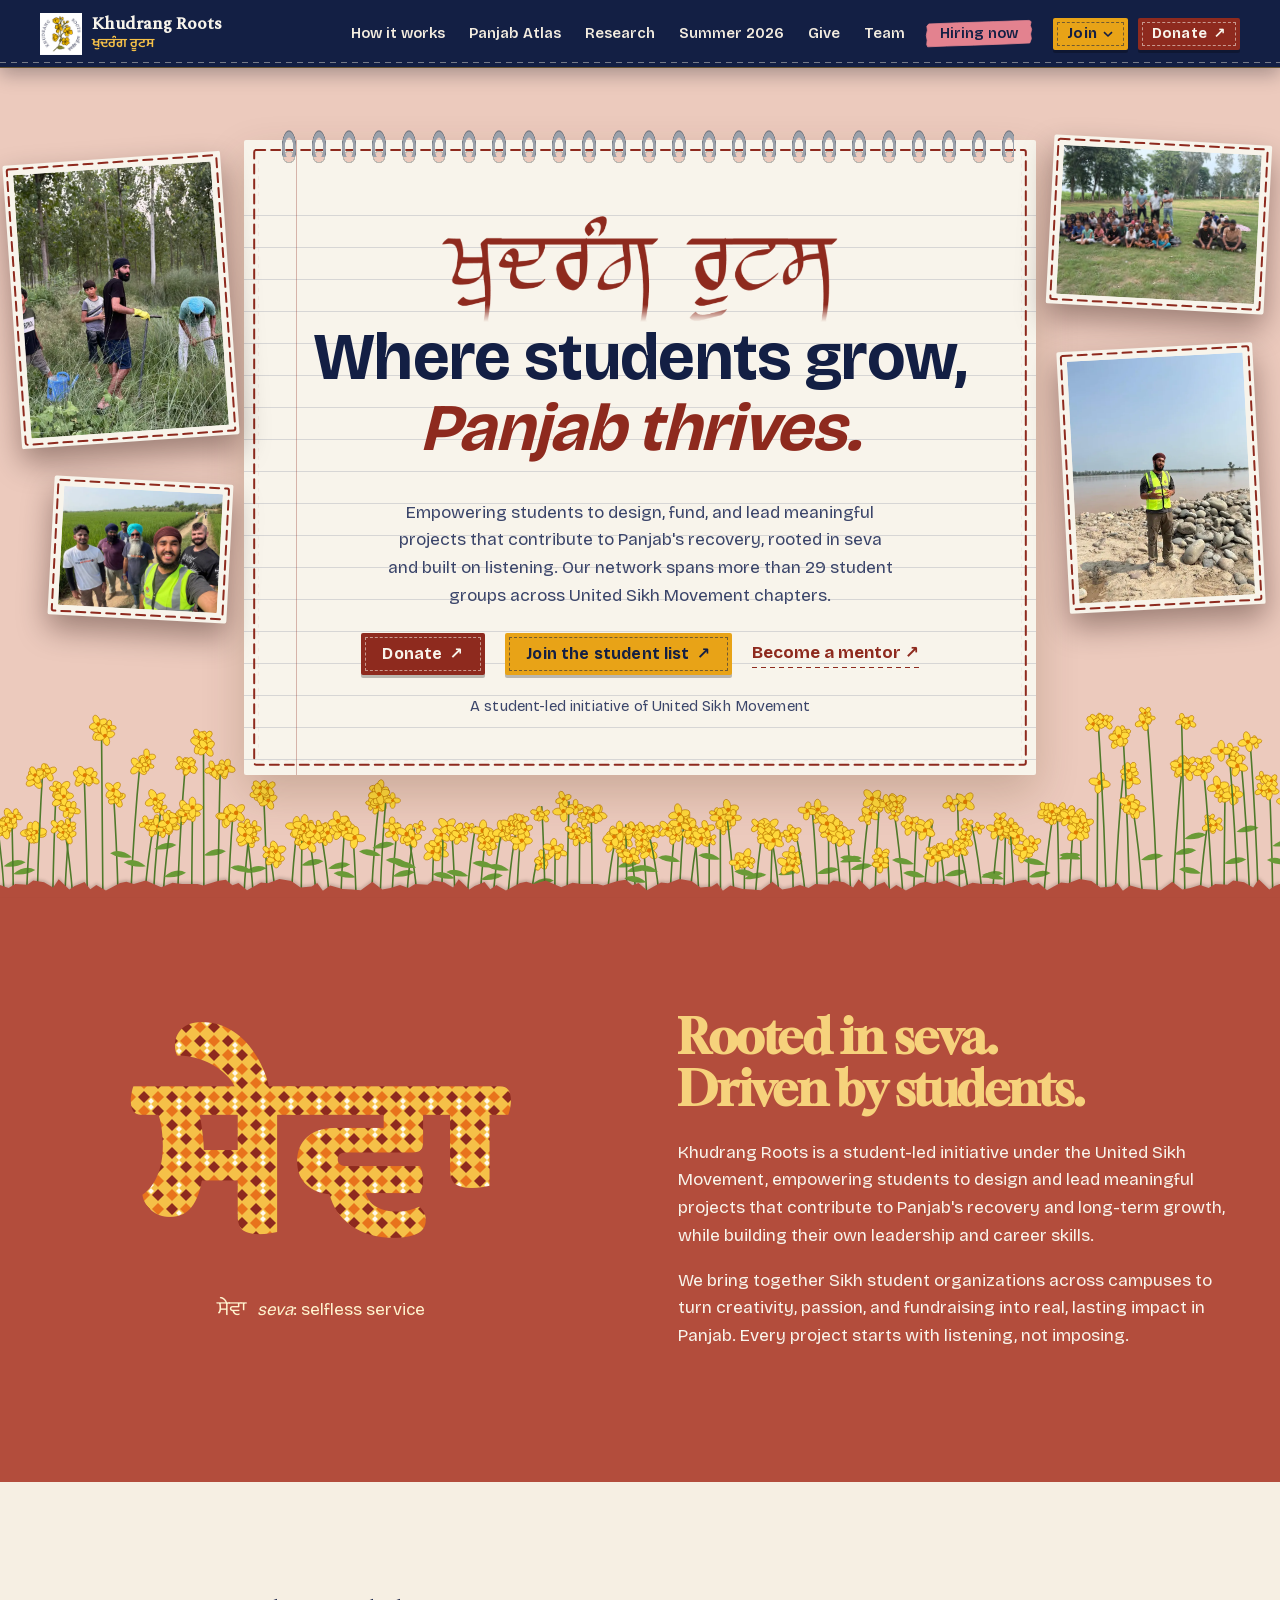
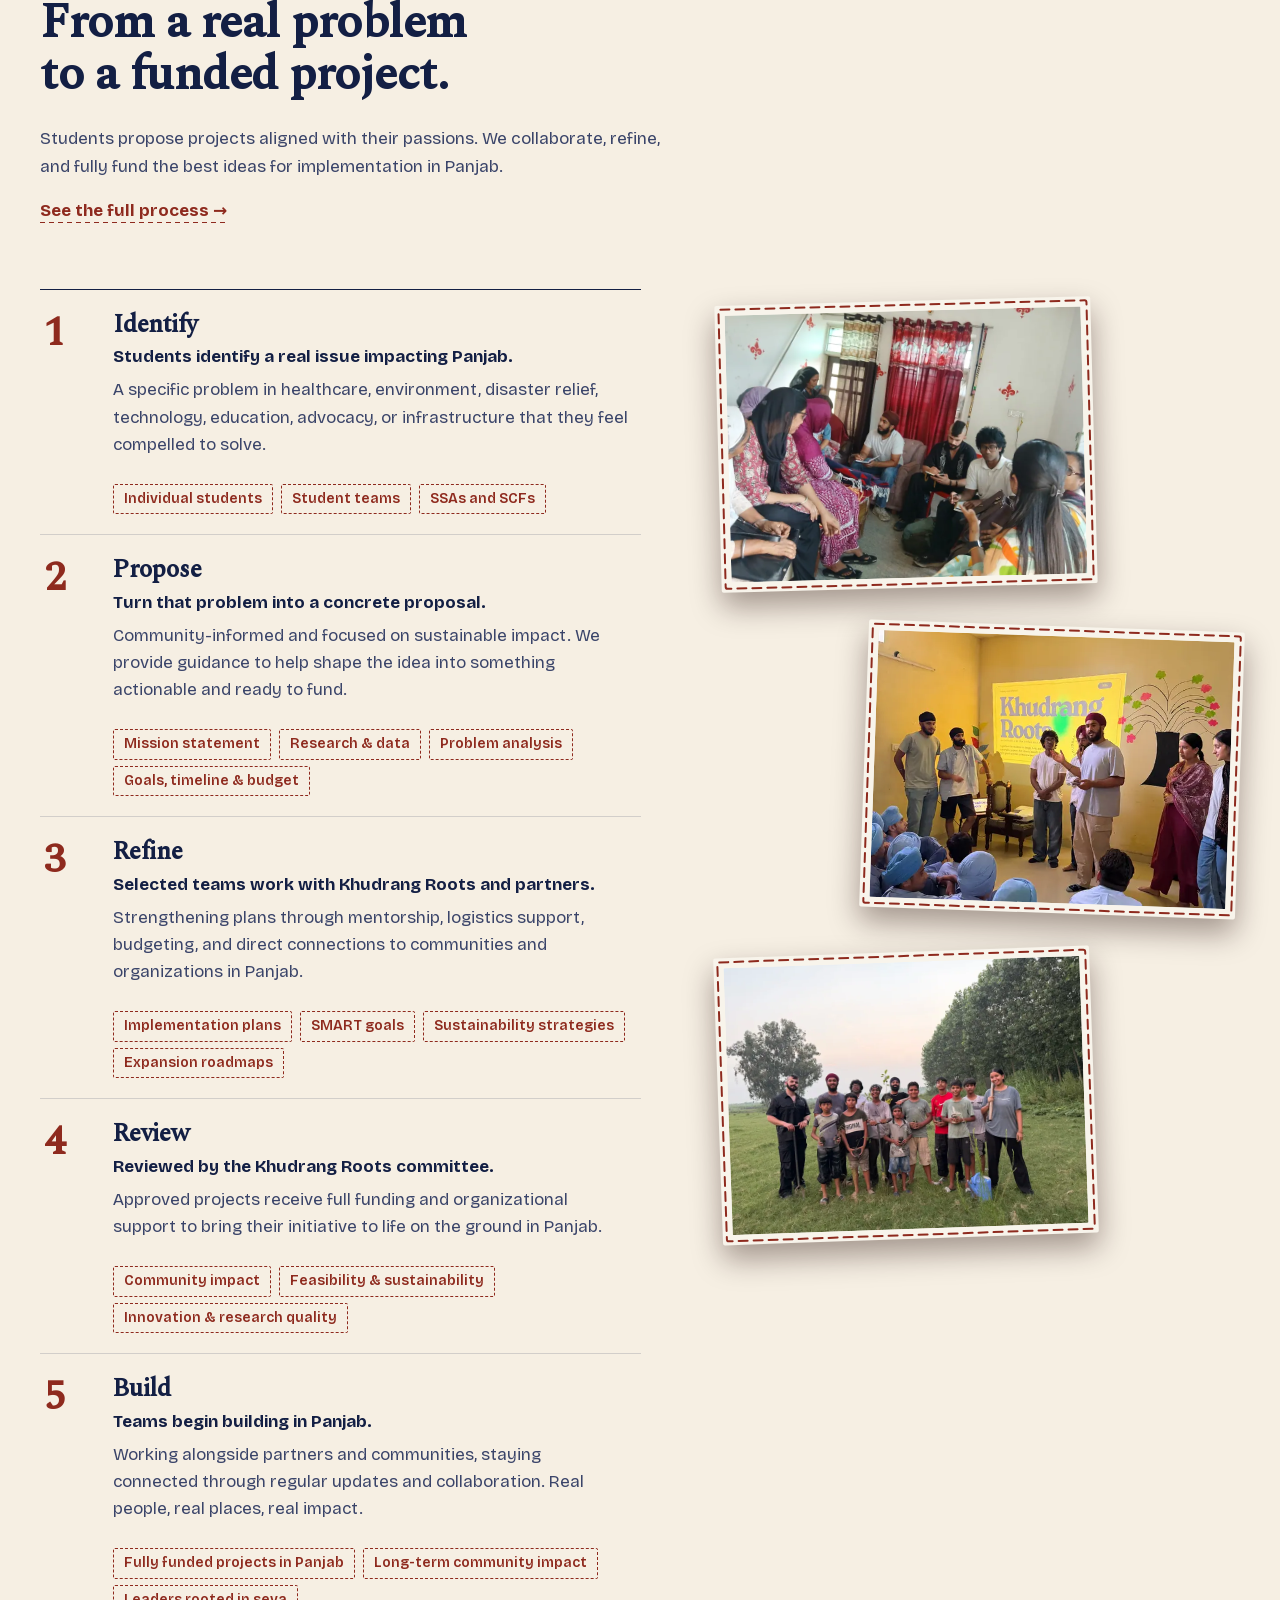
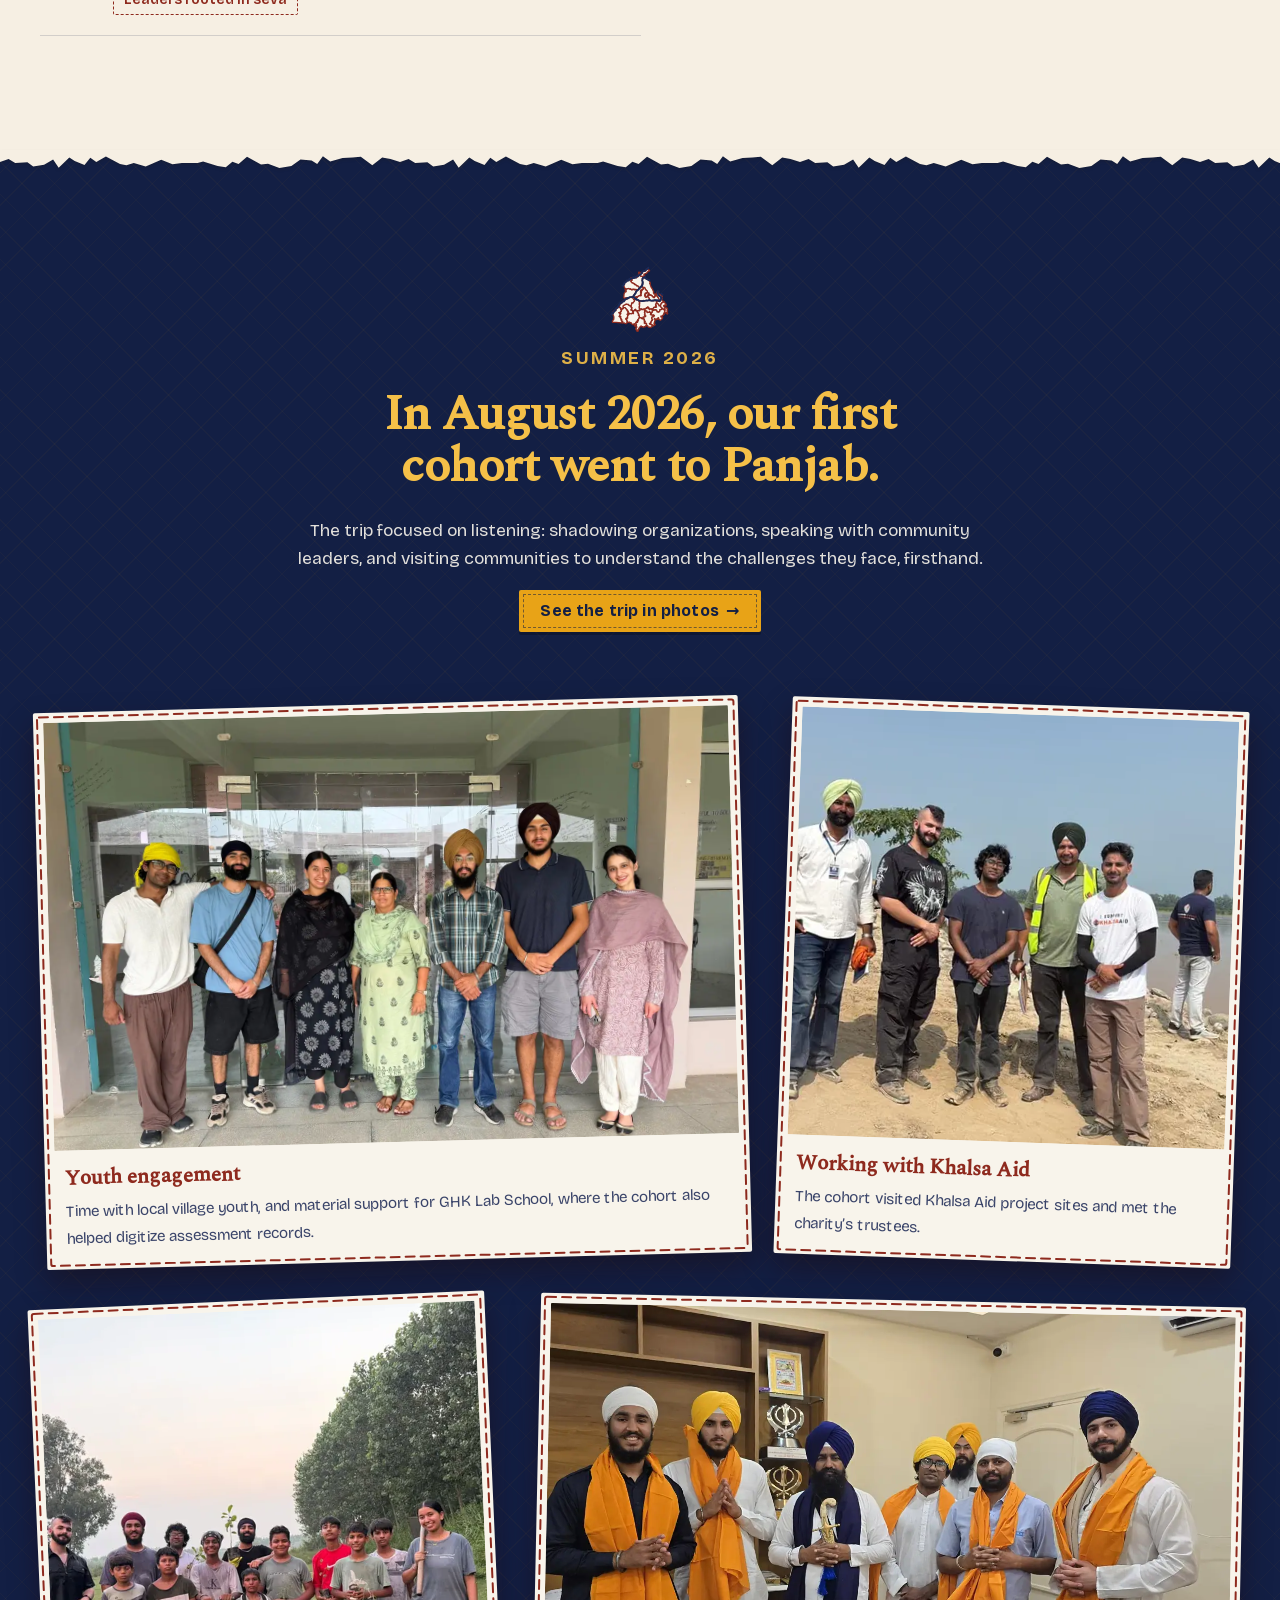
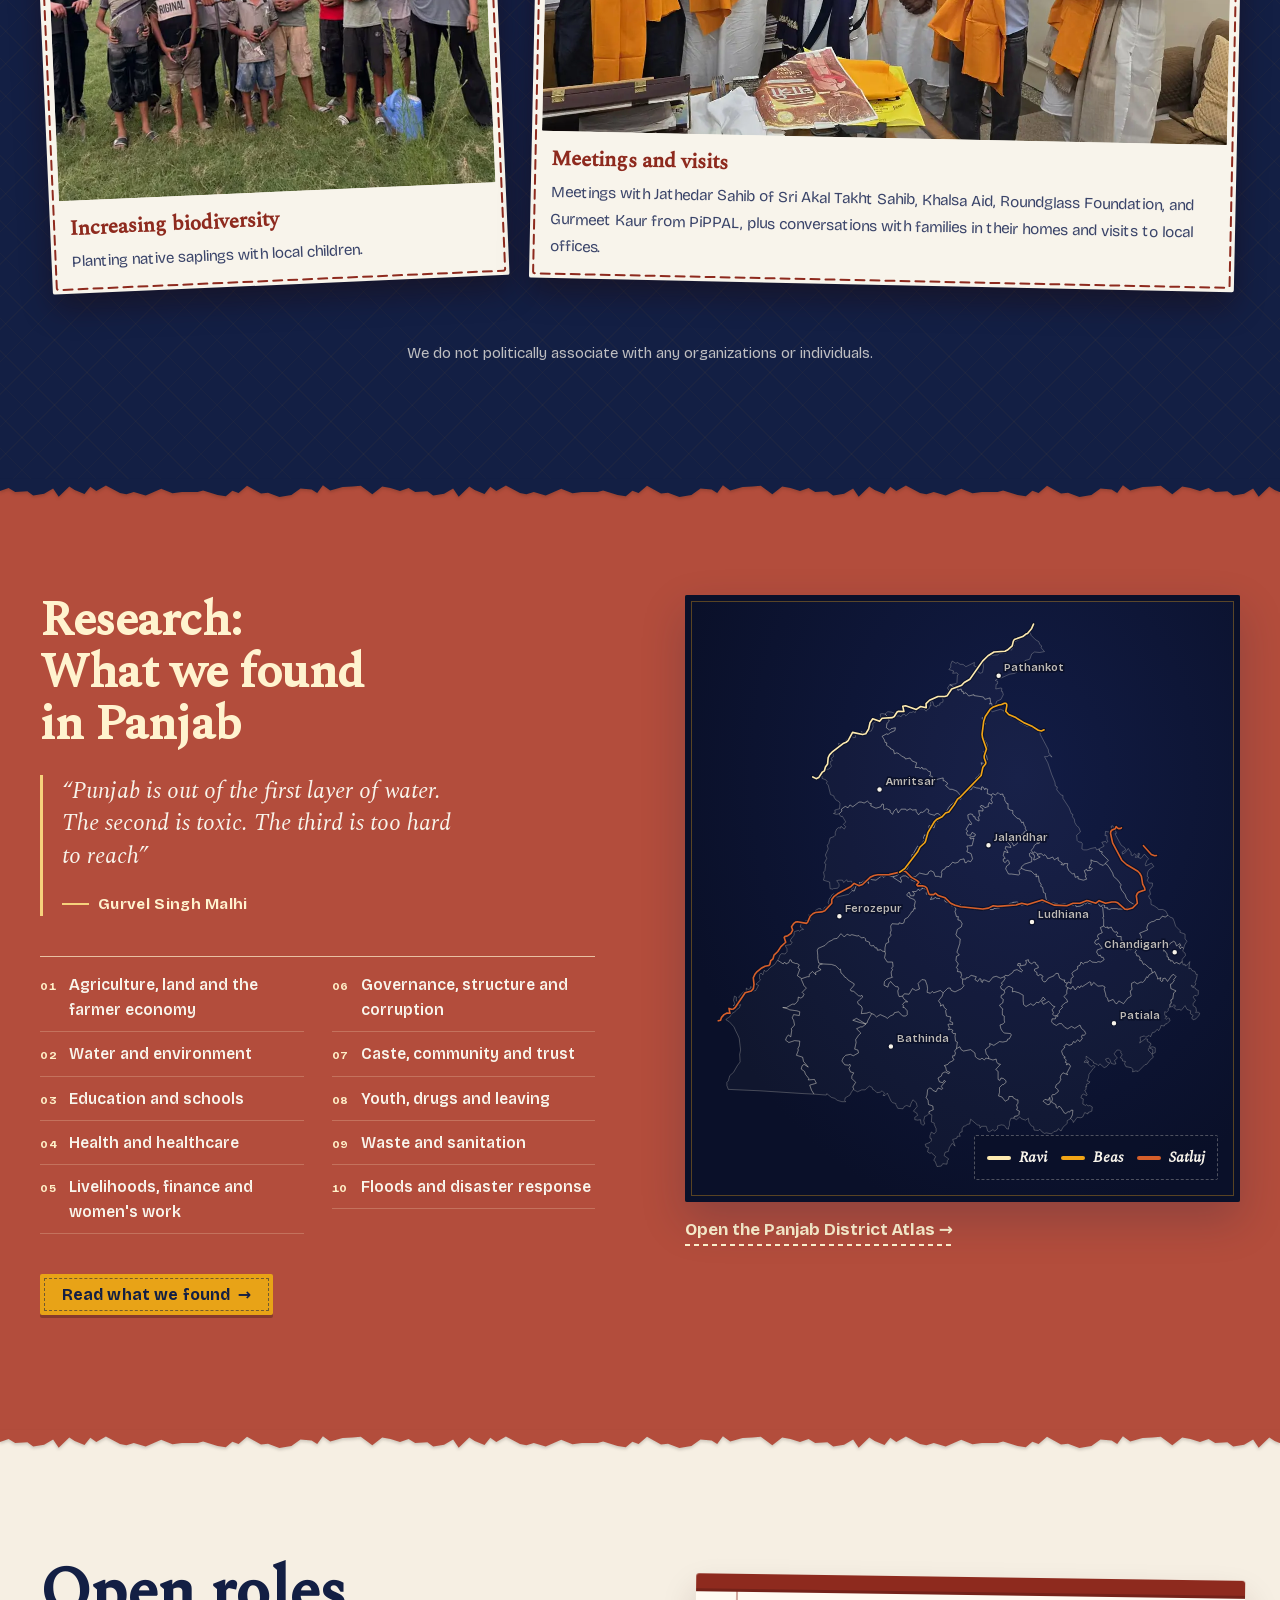
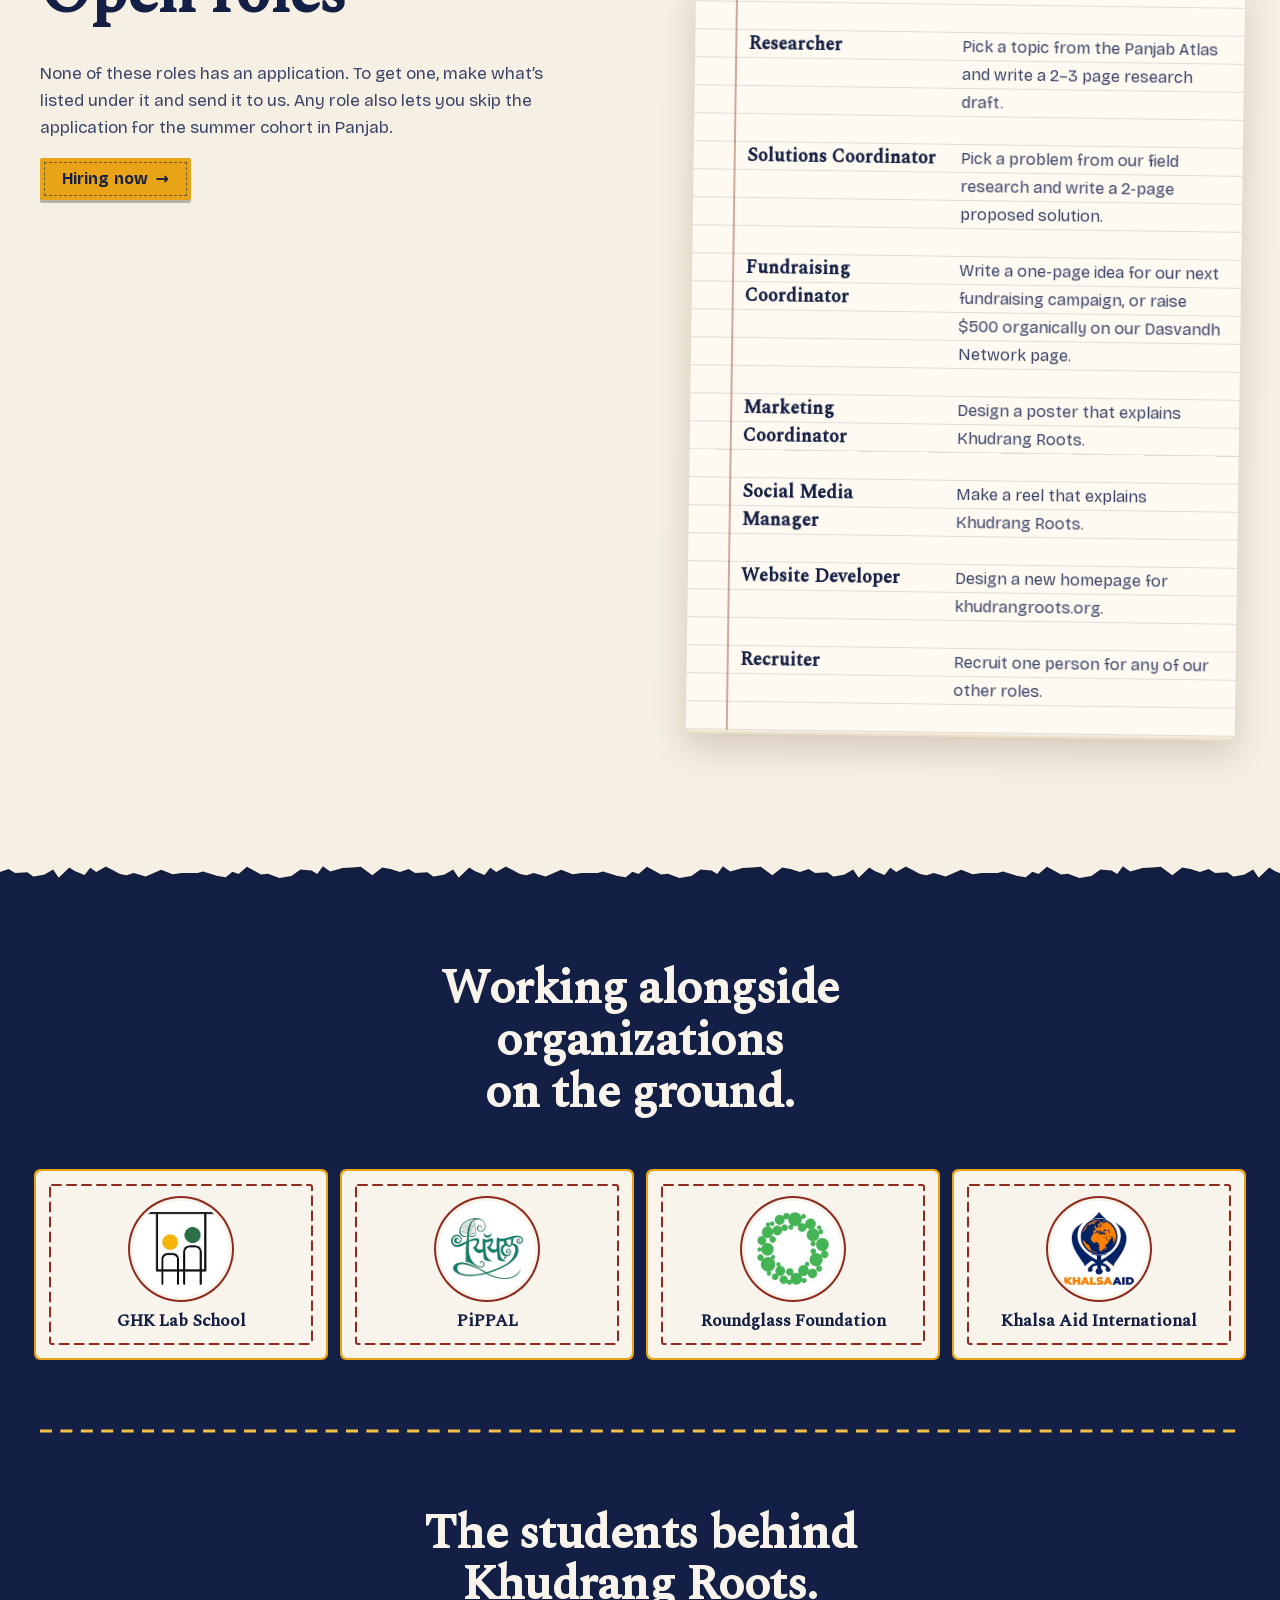
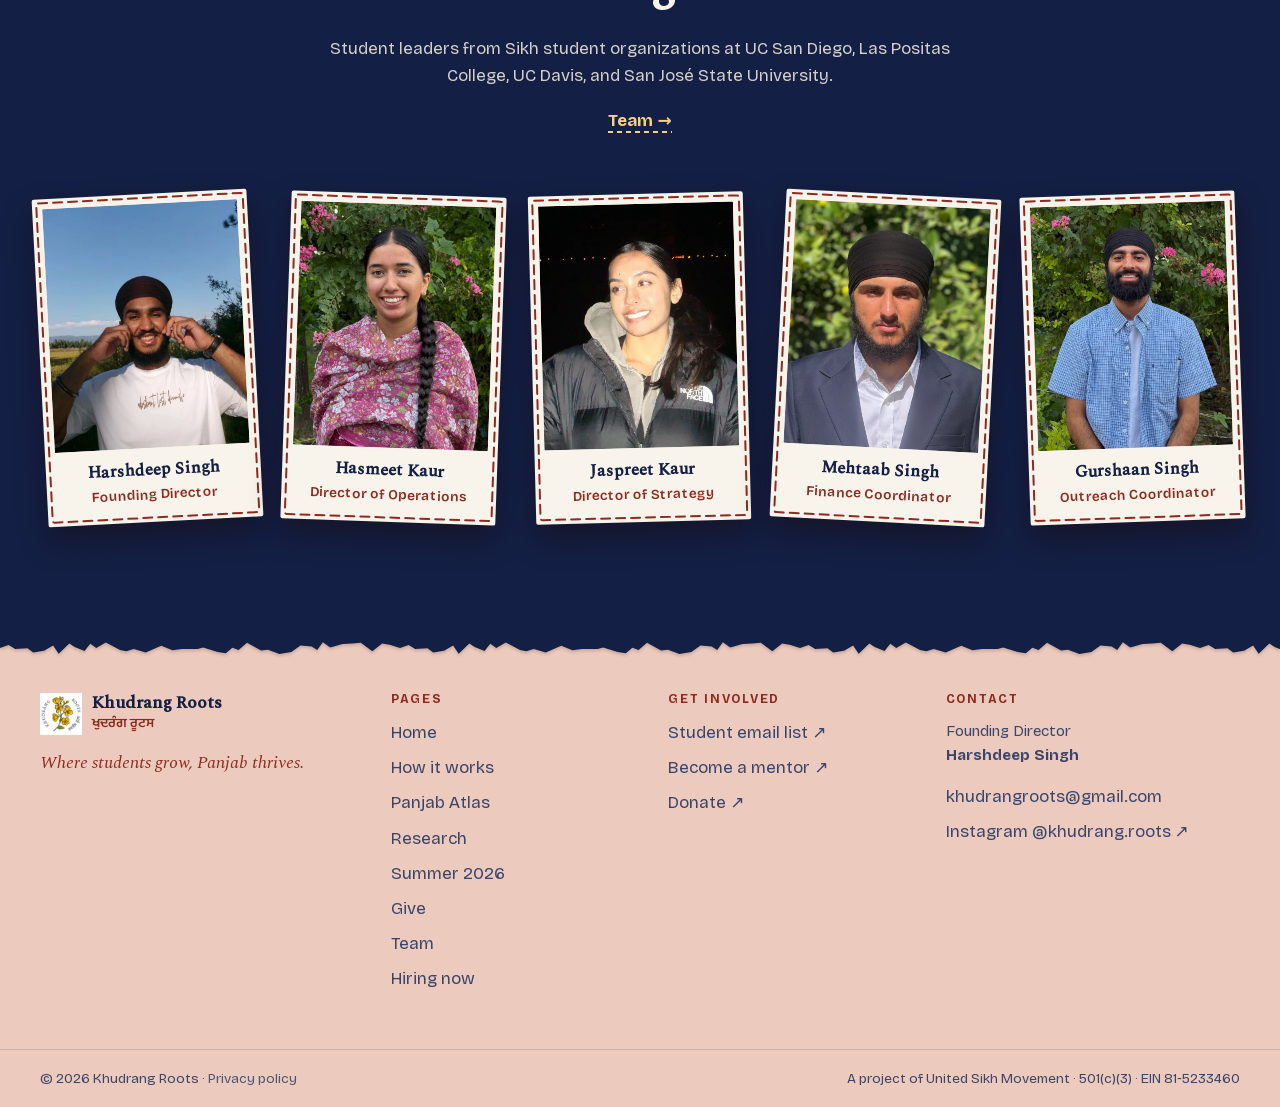
==== design/directions/final/index.html @ f067dd87 "Khudrang Roots homepage design Static homepage design built around seva and Panjab: phulkari colours" ====
<!doctype html>
<html lang="en" data-art="sarson" data-artcolor="colour" data-cardlines="margin" data-details="open" data-divcolor="indigo" data-divider="torn" data-tornedge="none" data-pahero="image" data-pa="inside" data-photod-pick="riverbank" data-photos="4" data-plaid="off" data-rings="on" data-sevafill="bagh" data-water="off">
<head>
  <meta charset="utf-8">
  <meta name="viewport" content="width=device-width, initial-scale=1">
  <title>Khudrang Roots | Where students grow, Panjab thrives</title>
  <meta name="description" content="Khudrang Roots empowers students to design, fund, and lead meaningful projects that contribute to Panjab's recovery, rooted in seva and built on listening.">
  <meta name="theme-color" content="#131f44">
  <link rel="icon" type="image/png" href="../../../assets/brand/khudrangrootslogo.png">
  <!-- fetch the main fonts first so the page doesn't flash a backup font on load -->
  <link rel="preload" href="../../../assets/fonts/BricolageGrotesque-latin-normal-300-800.woff2" as="font" type="font/woff2" crossorigin>
  <link rel="preload" href="../../../assets/fonts/Spectral-latin-normal-500.woff2" as="font" type="font/woff2" crossorigin>
  <link rel="preload" href="../../../assets/fonts/Spectral-latin-italic-400.woff2" as="font" type="font/woff2" crossorigin>
  <link rel="preload" href="../../../assets/fonts/AnekGurmukhi-gurmukhi-normal-300-800.woff2" as="font" type="font/woff2" crossorigin>
  <link rel="stylesheet" href="../../../assets/fonts/fonts-local.css">
  <link rel="preconnect" href="https://fonts.googleapis.com">
  <link rel="preconnect" href="https://fonts.gstatic.com" crossorigin>
  <link rel="stylesheet" href="https://fonts.googleapis.com/css2?family=Baloo+Paaji+2:wght@600;800&display=swap">
  <link rel="stylesheet" href="https://fonts.googleapis.com/css2?family=Gloock&display=swap">
  <link rel="stylesheet" href="../r5-shared/base.css?v=1795242515">
  <link rel="stylesheet" href="styles.css?v=1795242515">
</head>
<body>
  <!-- GENERATED by r5-shared/build.py (FINAL): edit final/top.html, final/styles.css or r5-shared/partials/, then rebuild. -->
  <!-- All copy on this page is verbatim from khudrangroots.org. -->
  <a class="skip" href="#main">Skip to content</a>

  <header class="hdr" data-hdr>
    <div class="hdr__in">
      <a class="brand" href="https://khudrangroots.org/">
        <img src="../../../assets/brand/khudrangrootslogo.png" alt="" width="42" height="42">
        <span class="brand__name">Khudrang Roots<small lang="pa">ਖੁਦਰੰਗ ਰੂਟਸ</small></span><span class="sr-only">, home</span>
      </a>
      <nav class="hdr__nav" aria-label="Main">
        <a href="https://khudrangroots.org/how-it-works">How it works</a>
        <a href="https://khudrangroots.org/panjab">Panjab Atlas</a>
        <a href="https://khudrangroots.org/research">Research</a>
        <a href="https://khudrangroots.org/summer-2026">Summer 2026</a>
        <a href="https://khudrangroots.org/give">Give</a>
        <a href="https://khudrangroots.org/team">Team</a>
        <a href="https://khudrangroots.org/roles">Hiring now</a>
      </nav>
      <div class="hdr__act">
        <div class="join" data-join>
          <button class="btn btn--silk btn--sm" type="button" aria-expanded="false" aria-controls="join-menu">Join <svg class="join__chev" width="10" height="10" viewBox="0 0 10 10" aria-hidden="true"><path d="M1 3.2 5 7l4-3.8" fill="none" stroke="currentColor" stroke-width="1.6"/></svg></button>
          <ul class="join__menu" id="join-menu" hidden>
            <li><a href="https://forms.gle/gyMBMAHnumfdvktZ9" target="_blank" rel="noopener">Student email list <span aria-hidden="true">↗</span><span class="sr-only">(opens in a new tab)</span></a></li>
            <li><a href="https://forms.gle/hUU9E1j4ZAkahs3p9" target="_blank" rel="noopener">Become a mentor <span aria-hidden="true">↗</span><span class="sr-only">(opens in a new tab)</span></a></li>
          </ul>
        </div>
        <a class="btn btn--madder btn--sm" href="https://dvnetwork.org/projects/khudrang-roots" target="_blank" rel="noopener">Donate <span aria-hidden="true">↗</span></a>
        <button class="burger" type="button" aria-expanded="false" aria-controls="sheet" data-burger><span class="sr-only">Menu</span><i></i><i></i><i></i></button>
      </div>
    </div>
    <nav class="sheet" id="sheet" aria-label="Mobile" data-sheet hidden>
      <a href="https://khudrangroots.org/">Home</a><a href="https://khudrangroots.org/how-it-works">How it works</a><a href="https://khudrangroots.org/panjab">Panjab Atlas</a><a href="https://khudrangroots.org/research">Research</a><a href="https://khudrangroots.org/summer-2026">Summer 2026</a><a href="https://khudrangroots.org/give">Give</a><a href="https://khudrangroots.org/team">Team</a><a href="https://khudrangroots.org/roles">Hiring now</a>
    </nav>
  </header>

  <main id="main">

    <!-- ══════════ HERO: blush field, mustard plants along the bottom, notebook card, four photos ══════════ -->
    <section class="hero" data-tone="light" data-bg="blush" data-hfont="" style="--sec-bg: #eccabd; --f-head: 'Bricolage Grotesque', system-ui, sans-serif;" aria-labelledby="home-title">
      <svg class="hero__art" data-hero-art aria-hidden="true" focusable="false"></svg>
      <div class="hero__in">
        <div class="hero__card" data-stitch>
          <div class="spiral" aria-hidden="true"></div>
          <p class="card__pa" lang="pa" aria-hidden="true">ਖੁਦਰੰਗ ਰੂਟਸ</p>
          <h1 id="home-title">Where students grow, <em>Panjab thrives.</em></h1>
          <p class="lead">Empowering students to design, fund, and lead meaningful projects that contribute to Panjab's recovery, rooted in seva and built on listening. Our network spans more than 29 student groups across United Sikh Movement chapters.</p>
          <div class="actions">
            <a class="btn btn--madder" href="https://dvnetwork.org/projects/khudrang-roots" target="_blank" rel="noopener">Donate <span aria-hidden="true">↗</span></a>
            <a class="btn btn--silk" href="https://forms.gle/gyMBMAHnumfdvktZ9" target="_blank" rel="noopener">Join the student list <span aria-hidden="true">↗</span></a>
            <a class="link" href="https://forms.gle/hUU9E1j4ZAkahs3p9" target="_blank" rel="noopener">Become a mentor&nbsp;<span aria-hidden="true">↗</span></a>
          </div>
          <p class="hero__by">A student-led initiative of United Sikh Movement</p>
        </div>
        <!-- four photos, two each side -->
        <div class="hero__side hero__side--l">
          <figure class="patch hero__photo hero__photo--a" style="--r:-4deg" data-stitch>
            <img src="../../../assets/images/trip/planting-800.webp" alt="A man in yellow gloves holds a long-handled tool in tall grass while boys watch and another man digs, beside a blue watering can." width="800" height="600">
          </figure>
          <figure class="patch hero__photo hero__photo--c" style="--r:3deg" data-stitch>
            <img src="../../../assets/images/trip/paddy-800.webp" alt="A volunteer in a Khalsa Aid high-visibility vest takes a selfie with five men on a dirt path between green rice paddies." width="800" height="600">
          </figure>
        </div>
        <div class="hero__side hero__side--r">
          <figure class="patch hero__photo hero__photo--b" style="--r:3deg" data-stitch>
            <img src="../../../assets/images/trip/students-field-800.webp" alt="About fifty village children and teenagers sit on the grass at a field sponsored by a supporter in America, with four adults standing behind them." width="800" height="600">
          </figure>
          <figure class="patch hero__photo hero__photo--d hero__photo--tall" style="--r:-3deg" data-stitch>
            <img src="../../../assets/images/trip/riverbank-800.webp" alt="A man in a Khalsa Aid high-visibility vest speaks on a stony riverbank, with a wide brown river behind him." width="600" height="800">
          </figure>
        </div>
      </div>
    </section>

    <!-- ══════════ ਸੇਵਾ: the word as the picture ══════════ -->
    <section class="seva" data-tone="dark" data-bg="brick" data-hfont="" style="--sec-bg: #b34d3c; --f-head: 'Gloock', Georgia, serif;" aria-labelledby="mission-title">
      <div class="shell seva__grid">
        <div class="seva__word">
          <span class="seva__big" lang="pa" aria-hidden="true">ਸੇਵਾ</span>
          <p class="gloss"><span lang="pa">ਸੇਵਾ</span> <em>seva</em>: selfless service</p>
        </div>
        <div class="seva__copy">
          <h2 id="mission-title">Rooted in seva. Driven by students.</h2>
          <p>Khudrang Roots is a student-led initiative under the United Sikh Movement, empowering students to design and lead meaningful projects that contribute to Panjab's recovery and long-term growth, while building their own leadership and career skills.</p>
          <p>We bring together Sikh student organizations across campuses to turn creativity, passion, and fundraising into real, lasting impact in Panjab. Every project starts with listening, not imposing.</p>
        </div>
      </div>
    </section>

    <!-- ══════════ HOW IT WORKS: the steps beside three photos ══════════ -->
    <section class="process" data-tone="light" data-bg="cream" style="--sec-bg: #f6efe3;" aria-labelledby="process-title">
      <div class="shell">
        <div class="process__head">
          <h2 id="process-title">From a real problem to a funded project.</h2>
          <p>Students propose projects aligned with their passions. We collaborate, refine, and fully fund the best ideas for implementation in Panjab.</p>
          <a class="link" href="https://khudrangroots.org/how-it-works">See the full process <span aria-hidden="true">→</span></a>
        </div>
        <div class="process__grid">
          <ol class="steps">
            <li class="step">
              <span class="step__n" aria-hidden="true">1</span>
              <div class="step__body">
                <h3>Identify</h3>
                <p class="step__line">Students identify a real issue impacting Panjab.</p>
                <p>A specific problem in healthcare, environment, disaster relief, technology, education, advocacy, or infrastructure that they feel compelled to solve.</p>
                <div class="detail"><ul><li>Individual students</li><li>Student teams</li><li>SSAs and SCFs</li></ul></div>
              </div>
            </li>
            <li class="step">
              <span class="step__n" aria-hidden="true">2</span>
              <div class="step__body">
                <h3>Propose</h3>
                <p class="step__line">Turn that problem into a concrete proposal.</p>
                <p>Community-informed and focused on sustainable impact. We provide guidance to help shape the idea into something actionable and ready to fund.</p>
                <div class="detail"><ul><li>Mission statement</li><li>Research &amp; data</li><li>Problem analysis</li><li>Goals, timeline &amp; budget</li></ul></div>
              </div>
            </li>
            <li class="step">
              <span class="step__n" aria-hidden="true">3</span>
              <div class="step__body">
                <h3>Refine</h3>
                <p class="step__line">Selected teams work with Khudrang Roots and partners.</p>
                <p>Strengthening plans through mentorship, logistics support, budgeting, and direct connections to communities and organizations in Panjab.</p>
                <div class="detail"><ul><li>Implementation plans</li><li>SMART goals</li><li>Sustainability strategies</li><li>Expansion roadmaps</li></ul></div>
              </div>
            </li>
            <li class="step">
              <span class="step__n" aria-hidden="true">4</span>
              <div class="step__body">
                <h3>Review</h3>
                <p class="step__line">Reviewed by the Khudrang Roots committee.</p>
                <p>Approved projects receive full funding and organizational support to bring their initiative to life on the ground in Panjab.</p>
                <div class="detail"><ul><li>Community impact</li><li>Feasibility &amp; sustainability</li><li>Innovation &amp; research quality</li></ul></div>
              </div>
            </li>
            <li class="step">
              <span class="step__n" aria-hidden="true">5</span>
              <div class="step__body">
                <h3>Build</h3>
                <p class="step__line">Teams begin building in Panjab.</p>
                <p>Working alongside partners and communities, staying connected through regular updates and collaboration. Real people, real places, real impact.</p>
                <div class="detail"><ul><li>Fully funded projects in Panjab</li><li>Long-term community impact</li><li>Leaders rooted in seva</li></ul></div>
              </div>
            </li>
          </ol>
          <div class="process__photos">
            <figure class="process__pic process__pic--a patch" style="--r:-1.5deg" data-stitch><img src="../../../assets/images/trip/community-meeting-2-800.webp" alt="Cohort members sit with village women in a home with red curtains, taking notes as the women speak." loading="lazy" width="800" height="600"></figure>
            <figure class="process__pic process__pic--b patch" style="--r:2deg" data-stitch><img src="../../../assets/images/trip/presenting-800.webp" alt="A speaker gestures beside a projected Khudrang Roots slide as students in light blue turbans, seated on the floor, listen." loading="lazy" width="800" height="600"></figure>
            <figure class="process__pic process__pic--c patch" style="--r:-2deg" data-stitch><img src="../../../assets/images/trip/planting-group-800.webp" alt="Volunteers and local boys stand in a field at dusk holding saplings, spades and a watering can, with tall trees behind them." loading="lazy" width="800" height="600"></figure>
          </div>
        </div>
      </div>
    </section>

    <!-- ══════════ SUMMER 2026 (kept exactly) ══════════ -->
    <section class="trip" aria-labelledby="trip-title">
      <div class="shell">
        <div class="trip__head">
          <img class="trip__knot" src="../../../assets/map/panjab-map-knot.svg" alt="" width="60" height="68">
          <p class="kicker kicker--silk">Summer 2026</p>
          <h2 id="trip-title">In August 2026, our first cohort went to Panjab.</h2>
          <p>The trip focused on listening: shadowing organizations, speaking with community leaders, and visiting communities to understand the challenges they face, firsthand.</p>
          <a class="btn btn--silk" href="https://khudrangroots.org/summer-2026">See the trip in photos <span aria-hidden="true">→</span></a>
        </div>
        <ul class="quilt">
          <li class="quilt__item quilt__item--wide">
            <a class="patch patch--card" style="--r:-1.5deg" href="https://khudrangroots.org/summer-2026#trip-photos" data-stitch>
              <img src="../../../assets/images/trip/students-group-1400.webp" alt="Seven people stand in a row, smiling, in front of glass doors covered in handwritten notes." loading="lazy" width="1400" height="1050">
              <span class="patch__label"><b>Youth engagement</b><span>Time with local village youth, and material support for GHK Lab School, where the cohort also helped digitize assessment records.</span></span>
            </a>
          </li>
          <li class="quilt__item">
            <a class="patch patch--card" style="--r:2deg" href="https://khudrangroots.org/summer-2026#trip-photos" data-stitch>
              <img src="../../../assets/images/trip/riverbank-group-800.webp" alt="Five men stand on a sandy riverbank beside piled stones, with more volunteers by the water behind them." loading="lazy" width="800" height="600">
              <span class="patch__label"><b>Working with Khalsa Aid</b><span>The cohort visited Khalsa Aid project sites and met the charity’s trustees.</span></span>
            </a>
          </li>
          <li class="quilt__item">
            <a class="patch patch--card" style="--r:-2.5deg" href="https://khudrangroots.org/summer-2026#trip-photos" data-stitch>
              <img src="../../../assets/images/trip/planting-group-800.webp" alt="Volunteers and local boys stand in a field at dusk holding saplings, spades and a watering can, with tall trees behind them." loading="lazy" width="800" height="600">
              <span class="patch__label"><b>Increasing biodiversity</b><span>Planting native saplings with local children.</span></span>
            </a>
          </li>
          <li class="quilt__item quilt__item--wide">
            <a class="patch patch--card" style="--r:1.2deg" href="https://khudrangroots.org/summer-2026#trip-photos" data-stitch>
              <img src="../../../assets/images/trip/siropas-1400.webp" alt="Seven men stand with hands folded in an office, saffron siropas over their shoulders: the cohort with Jathedar Sahib of Sri Akal Takht Sahib." loading="lazy" width="1400" height="788">
              <span class="patch__label"><b>Meetings and visits</b><span>Meetings with Jathedar Sahib of Sri Akal Takht Sahib, Khalsa Aid, Roundglass Foundation, and Gurmeet Kaur from PiPPAL, plus conversations with families in their homes and visits to local offices.</span></span>
            </a>
          </li>
        </ul>
        <p class="psa">We do not politically associate with any organizations or individuals.</p>
      </div>
    </section>

    <!-- ══════════ RESEARCH: white, short, the gold map with the Atlas link under it ══════════ -->
    <section class="research" aria-labelledby="research-title">
      <div class="shell research__grid">
        <div class="research__text">
          <h2 id="research-title">Research: What we found in Panjab</h2>
          <blockquote class="research__quote">
            <p>Punjab is out of the first layer of water. The second is toxic. The third is too hard to reach</p>
            <cite>Gurvel Singh Malhi</cite>
          </blockquote>
          <ul class="topics">
            <li><a href="https://khudrangroots.org/research#r-01">Agriculture, land and the farmer economy</a></li>
            <li><a href="https://khudrangroots.org/research#r-02">Water and environment</a></li>
            <li><a href="https://khudrangroots.org/research#r-03">Education and schools</a></li>
            <li><a href="https://khudrangroots.org/research#r-04">Health and healthcare</a></li>
            <li><a href="https://khudrangroots.org/research#r-05">Livelihoods, finance and women's work</a></li>
            <li><a href="https://khudrangroots.org/research#r-06">Governance, structure and corruption</a></li>
            <li><a href="https://khudrangroots.org/research#r-07">Caste, community and trust</a></li>
            <li><a href="https://khudrangroots.org/research#r-08">Youth, drugs and leaving</a></li>
            <li><a href="https://khudrangroots.org/research#r-09">Waste and sanitation</a></li>
            <li><a href="https://khudrangroots.org/research#r-10">Floods and disaster response</a></li>
          </ul>
          <a class="btn btn--madder" href="https://khudrangroots.org/research">Read what we found <span aria-hidden="true">→</span></a>
        </div>
        <div class="research__map">
          <figure class="mapbox">
            <div class="map" data-map-el tabindex="0" role="application" aria-roledescription="map" aria-label="Panjab Atlas"></div>
            <figcaption class="key">
              <ul class="key__rivers" aria-label="Ravi, Beas, Satluj">
                <li data-river="Ravi"><i aria-hidden="true"></i>Ravi</li>
                <li data-river="Beas"><i aria-hidden="true"></i>Beas</li>
                <li data-river="Sutlej"><i aria-hidden="true"></i>Satluj</li>
              </ul>
            </figcaption>
          </figure>
          <a class="atlas-link" href="https://khudrangroots.org/panjab">Open the Panjab District Atlas <span aria-hidden="true">→</span></a>
        </div>
      </div>
    </section>

    <!-- ══════════ OPEN ROLES ══════════ -->
    <section class="roles-sec deep" data-tone="light" data-bg="cream" style="--sec-bg: #f6efe3;" id="roles" aria-labelledby="roles-title">
      <div class="shell roles">
        <div class="roles__head">
          <h2 id="roles-title">Open roles</h2>
          <p>None of these roles has an application. To get one, make what’s listed under it and send it to us. Any role also lets you skip the application for the summer cohort in Panjab.</p>
          <a class="btn btn--silk" href="https://khudrangroots.org/roles">Hiring now <span aria-hidden="true">→</span></a>
        </div>
        <ul class="roles__list">
          <li><a href="https://khudrangroots.org/roles#role-researcher"><b>Researcher</b><span>Pick a topic from the Panjab Atlas and write a 2–3 page research draft.</span></a></li>
          <li><a href="https://khudrangroots.org/roles#role-solutions"><b>Solutions Coordinator</b><span>Pick a problem from our field research and write a 2-page proposed solution.</span></a></li>
          <li><a href="https://khudrangroots.org/roles#role-fundraising"><b>Fundraising Coordinator</b><span>Write a one-page idea for our next fundraising campaign, or raise $500 organically on our Dasvandh Network page.</span></a></li>
          <li><a href="https://khudrangroots.org/roles#role-marketing"><b>Marketing Coordinator</b><span>Design a poster that explains Khudrang Roots.</span></a></li>
          <li><a href="https://khudrangroots.org/roles#role-social"><b>Social Media Manager</b><span>Make a reel that explains Khudrang Roots.</span></a></li>
          <li><a href="https://khudrangroots.org/roles#role-web"><b>Website Developer</b><span>Design a new homepage for khudrangroots.org.</span></a></li>
          <li><a href="https://khudrangroots.org/roles#role-recruiter"><b>Recruiter</b><span>Recruit one person for any of our other roles.</span></a></li>
        </ul>
      </div>
    </section>

    <!-- ══════════ PARTNERS + TEAM (kept) ══════════ -->
    <section class="partners" data-tone="dark" data-bg="indigo" style="--sec-bg: #131f44;" aria-labelledby="partners-title">
      <div class="shell">
        <h2 class="center" id="partners-title">Working alongside organizations on the ground.</h2>
        <ul class="partners__list">
          <li><a class="medallion" href="https://www.ghklabschool.com/" target="_blank" rel="noopener" data-stitch><span class="medallion__logo"><img src="../../../assets/images/partner-logos/logo-ghk.webp" alt="" loading="lazy"></span>GHK Lab School</a></li>
          <li><a class="medallion" href="https://pippal.org/" target="_blank" rel="noopener" data-stitch><span class="medallion__logo"><img src="../../../assets/images/partner-logos/logo-pippal.webp" alt="" loading="lazy"></span>PiPPAL</a></li>
          <li><a class="medallion" href="https://roundglassfoundation.org/" target="_blank" rel="noopener" data-stitch><span class="medallion__logo"><img src="../../../assets/images/partner-logos/logo-roundglass.webp" alt="" loading="lazy"></span>Roundglass Foundation</a></li>
          <li><a class="medallion" href="https://khalsaaid.org/" target="_blank" rel="noopener" data-stitch><span class="medallion__logo"><img src="../../../assets/images/partner-logos/logo-khalsa-aid.webp" alt="" loading="lazy"></span>Khalsa Aid International</a></li>
        </ul>
      </div>
    </section>

    <div class="runner shell" data-tone="dark" data-bg="indigo" style="--sec-bg: #131f44;" aria-hidden="true"><svg viewBox="0 0 1000 10" preserveAspectRatio="none" focusable="false"><path d="M0 5H1000" data-sew-line/></svg></div>

    <section class="team" data-tone="dark" data-bg="indigo" style="--sec-bg: #131f44;" aria-labelledby="team-title">
      <div class="shell">
        <div class="team__head">
          <h2 id="team-title">The students behind Khudrang Roots.</h2>
          <p>Student leaders from Sikh student organizations at UC San Diego, Las Positas College, UC Davis, and San José State University.</p>
          <a class="link" href="https://khudrangroots.org/team">Team <span aria-hidden="true">→</span></a>
        </div>
        <ul class="people">
          <li><figure class="patch person" style="--r:-3deg" data-stitch><img src="../../../assets/images/team/team-harshdeep.webp" alt="" loading="lazy" width="640" height="800"><figcaption><b>Harshdeep Singh</b><span>Founding Director</span></figcaption></figure></li>
          <li><figure class="patch person" style="--r:2deg" data-stitch><img src="../../../assets/images/team/team-hasmeet.webp" alt="" loading="lazy" width="640" height="800"><figcaption><b>Hasmeet Kaur</b><span>Director of Operations</span></figcaption></figure></li>
          <li><figure class="patch person" style="--r:-1.5deg" data-stitch><img src="../../../assets/images/team/team-jaspreet.webp" alt="" loading="lazy" width="360" height="450"><figcaption><b>Jaspreet Kaur</b><span>Director of Strategy</span></figcaption></figure></li>
          <li><figure class="patch person" style="--r:3deg" data-stitch><img src="../../../assets/images/team/team-mehtaab.webp" alt="" loading="lazy" width="640" height="800"><figcaption><b>Mehtaab Singh</b><span>Finance Coordinator</span></figcaption></figure></li>
          <li><figure class="patch person" style="--r:-2deg" data-stitch><img src="../../../assets/images/team/team-gurshaan.webp" alt="" loading="lazy" width="640" height="800"><figcaption><b>Gurshaan Singh</b><span>Outreach Coordinator</span></figcaption></figure></li>
        </ul>
      </div>
    </section>

  </main>

  <footer class="ftr" data-tone="light" data-bg="blush" style="--sec-bg: #eccabd;">
    <div class="shell">
      <div class="ftr__grid">
        <div>
          <a class="brand" href="https://khudrangroots.org/"><img src="../../../assets/brand/khudrangrootslogo.png" alt="" width="42" height="42"><span class="brand__name">Khudrang Roots<small lang="pa">ਖੁਦਰੰਗ ਰੂਟਸ</small></span></a>
          <p class="tagline">Where students grow, Panjab thrives.</p>
        </div>
        <div><h2 class="ftr__h">Pages</h2><ul><li><a href="https://khudrangroots.org/">Home</a></li><li><a href="https://khudrangroots.org/how-it-works">How it works</a></li><li><a href="https://khudrangroots.org/panjab">Panjab Atlas</a></li><li><a href="https://khudrangroots.org/research">Research</a></li><li><a href="https://khudrangroots.org/summer-2026">Summer 2026</a></li><li><a href="https://khudrangroots.org/give">Give</a></li><li><a href="https://khudrangroots.org/team">Team</a></li><li><a href="https://khudrangroots.org/roles">Hiring now</a></li></ul></div>
        <div><h2 class="ftr__h">Get involved</h2><ul><li><a href="https://forms.gle/gyMBMAHnumfdvktZ9" target="_blank" rel="noopener">Student email list ↗</a></li><li><a href="https://forms.gle/hUU9E1j4ZAkahs3p9" target="_blank" rel="noopener">Become a mentor ↗</a></li><li><a href="https://dvnetwork.org/projects/khudrang-roots" target="_blank" rel="noopener">Donate ↗</a></li></ul></div>
        <div><h2 class="ftr__h">Contact</h2><p class="ftr__small">Founding Director<br><b>Harshdeep Singh</b></p><ul><li><a href="mailto:khudrangroots@gmail.com">khudrangroots@gmail.com</a></li><li><a href="https://www.instagram.com/khudrang.roots/" target="_blank" rel="noopener">Instagram @khudrang.roots ↗</a></li></ul></div>
      </div>
    </div>
    <div class="ftr__legal"><div class="shell"><span>© 2026 Khudrang Roots · <a href="https://khudrangroots.org/privacy">Privacy policy</a></span><span>A project of United Sikh Movement · 501(c)(3) · EIN 81‑5233460</span></div></div>
  </footer>

  <script src="../r5-shared/base.js?v=1795242515"></script>
  <script src="main.js?v=1795242515"></script>
</body>
</html>
---- assets/fonts/fonts-local.css ----
/* gurmukhi */
@font-face {
  font-family: 'Anek Gurmukhi';
  font-style: normal;
  font-weight: 300 800;
  font-stretch: 75% 125%;
  font-display: swap;
  src: url(AnekGurmukhi-gurmukhi-normal-300-800.woff2) format('woff2');
  unicode-range: U+0951-0952, U+0964-0965, U+0A01-0A76, U+200C-200D, U+20B9, U+25CC, U+262C, U+A830-A839;
}
/* latin-ext */
@font-face {
  font-family: 'Anek Gurmukhi';
  font-style: normal;
  font-weight: 300 800;
  font-stretch: 75% 125%;
  font-display: swap;
  src: url(AnekGurmukhi-latin-ext-normal-300-800.woff2) format('woff2');
  unicode-range: U+0100-02BA, U+02BD-02C5, U+02C7-02CC, U+02CE-02D7, U+02DD-02FF, U+0304, U+0308, U+0329, U+1D00-1DBF, U+1E00-1E9F, U+1EF2-1EFF, U+2020, U+20A0-20AB, U+20AD-20C4, U+2113, U+2C60-2C7F, U+A720-A7FF;
}
/* latin */
@font-face {
  font-family: 'Anek Gurmukhi';
  font-style: normal;
  font-weight: 300 800;
  font-stretch: 75% 125%;
  font-display: swap;
  src: url(AnekGurmukhi-latin-normal-300-800.woff2) format('woff2');
  unicode-range: U+0000-00FF, U+0131, U+0152-0153, U+02BB-02BC, U+02C6, U+02DA, U+02DC, U+0304, U+0308, U+0329, U+2000-206F, U+20AC, U+2122, U+2191, U+2193, U+2212, U+2215, U+FEFF, U+FFFD;
}
/* vietnamese */
@font-face {
  font-family: 'Bricolage Grotesque';
  font-style: normal;
  font-weight: 300 800;
  font-stretch: 75% 100%;
  font-display: swap;
  src: url(https://fonts.gstatic.com/s/bricolagegrotesque/v9/3y996as8bTXq_nANBjzKo3IeZx8z6up5L-eNGfyOPPtQPw.woff2) format('woff2');
  unicode-range: U+0102-0103, U+0110-0111, U+0128-0129, U+0168-0169, U+01A0-01A1, U+01AF-01B0, U+0300-0301, U+0303-0304, U+0308-0309, U+0323, U+0329, U+1EA0-1EF9, U+20AB;
}
/* latin-ext */
@font-face {
  font-family: 'Bricolage Grotesque';
  font-style: normal;
  font-weight: 300 800;
  font-stretch: 75% 100%;
  font-display: swap;
  src: url(BricolageGrotesque-latin-ext-normal-300-800.woff2) format('woff2');
  unicode-range: U+0100-02BA, U+02BD-02C5, U+02C7-02CC, U+02CE-02D7, U+02DD-02FF, U+0304, U+0308, U+0329, U+1D00-1DBF, U+1E00-1E9F, U+1EF2-1EFF, U+2020, U+20A0-20AB, U+20AD-20C4, U+2113, U+2C60-2C7F, U+A720-A7FF;
}
/* latin */
@font-face {
  font-family: 'Bricolage Grotesque';
  font-style: normal;
  font-weight: 300 800;
  font-stretch: 75% 100%;
  font-display: swap;
  src: url(BricolageGrotesque-latin-normal-300-800.woff2) format('woff2');
  unicode-range: U+0000-00FF, U+0131, U+0152-0153, U+02BB-02BC, U+02C6, U+02DA, U+02DC, U+0304, U+0308, U+0329, U+2000-206F, U+20AC, U+2122, U+2191, U+2193, U+2212, U+2215, U+FEFF, U+FFFD;
}
/* cyrillic-ext */
@font-face {
  font-family: 'Spectral';
  font-style: italic;
  font-weight: 400;
  font-display: swap;
  src: url(https://fonts.gstatic.com/s/spectral/v15/rnCt-xNNww_2s0amA9M8onfmTNmnUHowCw.woff2) format('woff2');
  unicode-range: U+0460-052F, U+1C80-1C8A, U+20B4, U+2DE0-2DFF, U+A640-A69F, U+FE2E-FE2F;
}
/* cyrillic */
@font-face {
  font-family: 'Spectral';
  font-style: italic;
  font-weight: 400;
  font-display: swap;
  src: url(https://fonts.gstatic.com/s/spectral/v15/rnCt-xNNww_2s0amA9M8on7mTNmnUHowCw.woff2) format('woff2');
  unicode-range: U+0301, U+0400-045F, U+0490-0491, U+04B0-04B1, U+2116;
}
/* vietnamese */
@font-face {
  font-family: 'Spectral';
  font-style: italic;
  font-weight: 400;
  font-display: swap;
  src: url(https://fonts.gstatic.com/s/spectral/v15/rnCt-xNNww_2s0amA9M8onXmTNmnUHowCw.woff2) format('woff2');
  unicode-range: U+0102-0103, U+0110-0111, U+0128-0129, U+0168-0169, U+01A0-01A1, U+01AF-01B0, U+0300-0301, U+0303-0304, U+0308-0309, U+0323, U+0329, U+1EA0-1EF9, U+20AB;
}
/* latin-ext */
@font-face {
  font-family: 'Spectral';
  font-style: italic;
  font-weight: 400;
  font-display: swap;
  src: url(Spectral-latin-ext-italic-400.woff2) format('woff2');
  unicode-range: U+0100-02BA, U+02BD-02C5, U+02C7-02CC, U+02CE-02D7, U+02DD-02FF, U+0304, U+0308, U+0329, U+1D00-1DBF, U+1E00-1E9F, U+1EF2-1EFF, U+2020, U+20A0-20AB, U+20AD-20C4, U+2113, U+2C60-2C7F, U+A720-A7FF;
}
/* latin */
@font-face {
  font-family: 'Spectral';
  font-style: italic;
  font-weight: 400;
  font-display: swap;
  src: url(Spectral-latin-italic-400.woff2) format('woff2');
  unicode-range: U+0000-00FF, U+0131, U+0152-0153, U+02BB-02BC, U+02C6, U+02DA, U+02DC, U+0304, U+0308, U+0329, U+2000-206F, U+20AC, U+2122, U+2191, U+2193, U+2212, U+2215, U+FEFF, U+FFFD;
}
/* cyrillic-ext */
@font-face {
  font-family: 'Spectral';
  font-style: normal;
  font-weight: 400;
  font-display: swap;
  src: url(https://fonts.gstatic.com/s/spectral/v15/rnCr-xNNww_2s0amA9M0knjsS_ulYHs.woff2) format('woff2');
  unicode-range: U+0460-052F, U+1C80-1C8A, U+20B4, U+2DE0-2DFF, U+A640-A69F, U+FE2E-FE2F;
}
/* cyrillic */
@font-face {
  font-family: 'Spectral';
  font-style: normal;
  font-weight: 400;
  font-display: swap;
  src: url(https://fonts.gstatic.com/s/spectral/v15/rnCr-xNNww_2s0amA9M9knjsS_ulYHs.woff2) format('woff2');
  unicode-range: U+0301, U+0400-045F, U+0490-0491, U+04B0-04B1, U+2116;
}
/* vietnamese */
@font-face {
  font-family: 'Spectral';
  font-style: normal;
  font-weight: 400;
  font-display: swap;
  src: url(https://fonts.gstatic.com/s/spectral/v15/rnCr-xNNww_2s0amA9M2knjsS_ulYHs.woff2) format('woff2');
  unicode-range: U+0102-0103, U+0110-0111, U+0128-0129, U+0168-0169, U+01A0-01A1, U+01AF-01B0, U+0300-0301, U+0303-0304, U+0308-0309, U+0323, U+0329, U+1EA0-1EF9, U+20AB;
}
/* latin-ext */
@font-face {
  font-family: 'Spectral';
  font-style: normal;
  font-weight: 400;
  font-display: swap;
  src: url(Spectral-latin-ext-normal-400.woff2) format('woff2');
  unicode-range: U+0100-02BA, U+02BD-02C5, U+02C7-02CC, U+02CE-02D7, U+02DD-02FF, U+0304, U+0308, U+0329, U+1D00-1DBF, U+1E00-1E9F, U+1EF2-1EFF, U+2020, U+20A0-20AB, U+20AD-20C4, U+2113, U+2C60-2C7F, U+A720-A7FF;
}
/* latin */
@font-face {
  font-family: 'Spectral';
  font-style: normal;
  font-weight: 400;
  font-display: swap;
  src: url(Spectral-latin-normal-400.woff2) format('woff2');
  unicode-range: U+0000-00FF, U+0131, U+0152-0153, U+02BB-02BC, U+02C6, U+02DA, U+02DC, U+0304, U+0308, U+0329, U+2000-206F, U+20AC, U+2122, U+2191, U+2193, U+2212, U+2215, U+FEFF, U+FFFD;
}
/* cyrillic-ext */
@font-face {
  font-family: 'Spectral';
  font-style: normal;
  font-weight: 500;
  font-display: swap;
  src: url(https://fonts.gstatic.com/s/spectral/v15/rnCs-xNNww_2s0amA9vKsW3MafaPWnIIMrY.woff2) format('woff2');
  unicode-range: U+0460-052F, U+1C80-1C8A, U+20B4, U+2DE0-2DFF, U+A640-A69F, U+FE2E-FE2F;
}
/* cyrillic */
@font-face {
  font-family: 'Spectral';
  font-style: normal;
  font-weight: 500;
  font-display: swap;
  src: url(https://fonts.gstatic.com/s/spectral/v15/rnCs-xNNww_2s0amA9vKsW3FafaPWnIIMrY.woff2) format('woff2');
  unicode-range: U+0301, U+0400-045F, U+0490-0491, U+04B0-04B1, U+2116;
}
/* vietnamese */
@font-face {
  font-family: 'Spectral';
  font-style: normal;
  font-weight: 500;
  font-display: swap;
  src: url(https://fonts.gstatic.com/s/spectral/v15/rnCs-xNNww_2s0amA9vKsW3OafaPWnIIMrY.woff2) format('woff2');
  unicode-range: U+0102-0103, U+0110-0111, U+0128-0129, U+0168-0169, U+01A0-01A1, U+01AF-01B0, U+0300-0301, U+0303-0304, U+0308-0309, U+0323, U+0329, U+1EA0-1EF9, U+20AB;
}
/* latin-ext */
@font-face {
  font-family: 'Spectral';
  font-style: normal;
  font-weight: 500;
  font-display: swap;
  src: url(Spectral-latin-ext-normal-500.woff2) format('woff2');
  unicode-range: U+0100-02BA, U+02BD-02C5, U+02C7-02CC, U+02CE-02D7, U+02DD-02FF, U+0304, U+0308, U+0329, U+1D00-1DBF, U+1E00-1E9F, U+1EF2-1EFF, U+2020, U+20A0-20AB, U+20AD-20C4, U+2113, U+2C60-2C7F, U+A720-A7FF;
}
/* latin */
@font-face {
  font-family: 'Spectral';
  font-style: normal;
  font-weight: 500;
  font-display: swap;
  src: url(Spectral-latin-normal-500.woff2) format('woff2');
  unicode-range: U+0000-00FF, U+0131, U+0152-0153, U+02BB-02BC, U+02C6, U+02DA, U+02DC, U+0304, U+0308, U+0329, U+2000-206F, U+20AC, U+2122, U+2191, U+2193, U+2212, U+2215, U+FEFF, U+FFFD;
}
---- design/directions/r5-shared/base.css ----
/* ═══════════ Round 5 · shared base ═══════════
   Everything the three Round 5 drafts (16, 17, 18) share: the indigo bar, buttons, the
   sections you kept (Summer 2026, open roles, partners, team), the new white Research
   section with the gold map, and the footer. Each draft's own styles.css only styles its
   hero, ਸੇਵਾ section and steps.

   ── TWEAK ME ── */
:root {
  --cotton: #efe9dc;
  --cotton-hi: #f8f4eb;
  --paper: #fdfbf6;          /* the white of the Research section */
  --indigo: #1b2a57;
  --indigo-deep: #131f44;
  --night: #0a1029;
  --madder: #8e2a1e;
  --madder-deep: #6a1d14;
  --silk: #e8a317;
  --silk-lit: #f5c048;
  --silk-shade: #bf800e;
  --sarson: #f2c230;         /* mustard-field yellow, used as a solid field in some drafts */
  --ink: #131f44;
  --ink-soft: #3b456a;
  --water-gold: #f5c048;
  --water-glow: #ffe2a0;
  --f-ui: 'Bricolage Grotesque', system-ui, sans-serif;
  --f-serif: 'Spectral', Georgia, serif;
  --f-pa: 'Baloo Paaji 2', 'Anek Gurmukhi', sans-serif;
  --shell: min(1200px, 100% - 32px);
  --rad: 2px;
  --sec-pad: clamp(64px, 9vw, 128px);
}

*, *::before, *::after { box-sizing: border-box; }
html { scroll-behavior: smooth; -webkit-text-size-adjust: 100%; }
body { margin: 0; position: relative; background: var(--cotton-hi); color: var(--ink); font: 400 1.0625rem/1.6 var(--f-ui); overflow-x: hidden; }
::selection { background: var(--silk-lit); color: var(--indigo-deep); }
img { max-width: 100%; display: block; }
a { color: inherit; text-underline-offset: 4px; }
h1, h2, h3 { font-family: var(--f-serif); font-weight: 700; line-height: 1.08; margin: 0 0 .5em; letter-spacing: -.01em; text-wrap: balance; }
h2 { font-size: clamp(1.9rem, 4vw, 3rem); }
h3 { font-size: clamp(1.25rem, 2vw, 1.5rem); }
p { margin: 0 0 1em; }
ul, ol { margin: 0; padding: 0; list-style: none; }
[lang="pa"] { font-family: var(--f-pa); }
.shell { width: var(--shell); margin-inline: auto; }
.center { text-align: center; }
.sr-only { position: absolute; width: 1px; height: 1px; overflow: hidden; clip: rect(0 0 0 0); white-space: nowrap; }
.skip { position: absolute; left: 16px; top: -60px; z-index: 100; background: var(--silk); color: var(--ink); padding: 10px 16px; border-radius: var(--rad); font-weight: 700; }
.skip:focus { top: 12px; }
:focus-visible { outline: 3px solid var(--silk-lit); outline-offset: 3px; border-radius: var(--rad); }

/* ─── buttons & links ─── */
.btn {
  --bg: var(--madder); --fg: var(--cotton-hi);
  position: relative; display: inline-flex; align-items: center; gap: .45em;
  padding: .8em 1.35em; border-radius: var(--rad);
  background: var(--bg); color: var(--fg);
  font: 700 1rem/1 var(--f-ui); text-decoration: none; letter-spacing: .01em;
  transition: transform .2s, box-shadow .2s, background-color .2s;
  box-shadow: 0 3px 0 rgba(0,0,0,.25);
}
.btn::after { /* running stitch inside the button */
  content: ""; position: absolute; inset: 4px; border: 1.5px dashed currentColor; border-radius: 1px; opacity: .55; pointer-events: none;
  transition: inset .2s, opacity .2s;
}
.btn:hover { transform: translateY(-2px); box-shadow: 0 5px 0 rgba(0,0,0,.25); }
.btn:hover::after { inset: 3px; opacity: .9; }
.btn:active { transform: translateY(1px); box-shadow: 0 1px 0 rgba(0,0,0,.25); }
.btn--madder { --bg: var(--madder); }
.btn--madder:hover { --bg: #a33424; }
.btn--silk { --bg: var(--silk); --fg: var(--indigo-deep); }
.btn--silk:hover { --bg: var(--silk-lit); }
.btn--indigo { --bg: var(--indigo); }
.btn--indigo:hover { --bg: #26397a; }
.btn--sm { padding: .6em 1em; font-size: .9rem; }
.btn--lg { padding: 1em 1.7em; font-size: 1.125rem; }
.link {
  font-weight: 700; text-decoration: none; color: var(--madder);
  background: linear-gradient(90deg, currentColor 60%, transparent 0) 0 100% / 9px 1.5px repeat-x;
  padding-bottom: 2px; transition: background-size .2s, color .2s;
}
.link:hover { background-size: 9px 2.5px; color: var(--madder-deep); }
.link--light { color: var(--silk-lit); }
.link--light:hover { color: #ffe1a0; }
.actions { display: flex; flex-wrap: wrap; align-items: center; gap: 14px 20px; margin-top: 1.4em; }
.kicker { font: 700 .8rem/1.3 var(--f-ui); letter-spacing: .14em; text-transform: uppercase; color: var(--madder); margin-bottom: 1em; }
.kicker--silk { color: var(--silk-lit); }
.label { font: 700 .78rem/1.2 var(--f-ui); letter-spacing: .14em; text-transform: uppercase; color: var(--madder); margin-bottom: .6em; }
/* ─── stitched frames (SVG injected by main.js) ─── */
[data-stitch] { position: relative; }
.stitch-svg { position: absolute; inset: 0; width: 100%; height: 100%; pointer-events: none; overflow: visible; z-index: 2; }
.stitch-svg .st { fill: none; stroke: var(--stitch, var(--madder)); stroke-width: 2; stroke-dasharray: 9 6; stroke-linecap: round; }
.stitch-svg .st2 { stroke-width: 1.2; stroke-dasharray: 3 5; opacity: .7; }
.stitch-svg .mk { fill: none; stroke: #fff; stroke-width: 14; stroke-dasharray: 1 1; stroke-dashoffset: 1; transition: stroke-dashoffset 2s cubic-bezier(.5,.1,.3,1); }
.is-sewn > .stitch-svg .mk { stroke-dashoffset: 0; }

/* ─── photo patches ─── */
.patch {
  --stitch: var(--madder);
  margin: 0; padding: 10px; background: var(--cotton-hi); border-radius: var(--rad);
  transform: rotate(var(--r, 0deg));
  box-shadow: 0 14px 30px rgba(30,6,2,.38);
  transition: transform .35s cubic-bezier(.22,1,.36,1), box-shadow .35s;
}
.patch img { width: 100%; height: 100%; object-fit: cover; border-radius: 1px; }
.patch::before, .patch::after { /* cross-stitch tacks */
  content: "✕"; position: absolute; z-index: 3; font: 700 13px/1 var(--f-ui); color: var(--madder);
}
.patch::before { top: 1px; left: 3px; }
.patch::after { bottom: 1px; right: 3px; }

/* ─── header ─── */
.hdr {
  position: sticky; top: 0; z-index: 50; color: var(--cotton-hi);
  background: var(--indigo-deep);
  box-shadow: inset 0 -1px 0 rgba(232,163,23,.4), 0 6px 18px rgba(5,8,20,.3);
}
.hdr::after { /* a single cotton running stitch along the hem */
  content: ""; position: absolute; left: 0; right: 0; bottom: 5px; height: 1px; pointer-events: none;
  background: linear-gradient(90deg, rgba(239,233,220,.45) 55%, transparent 0) 0 0 / 11px 1px repeat-x;
}
.hdr__in { width: var(--shell); margin-inline: auto; display: flex; align-items: center; gap: 20px; min-height: 68px; }
.brand { display: flex; align-items: center; gap: 10px; text-decoration: none; flex-shrink: 0; }
.brand img { width: 42px; height: 42px; }
.brand__name { display: flex; flex-direction: column; font: 700 1.1rem/1 var(--f-serif); }
.brand__name small { font: 600 .85rem/1.3 var(--f-pa); color: var(--silk-lit); margin-top: 3px; }
.hdr__nav { display: flex; gap: 4px; margin-left: auto; }
.hdr__nav a { text-decoration: none; padding: 8px 10px; font-size: .92rem; font-weight: 600; border-radius: var(--rad); position: relative; }
.hdr__nav a::after { content: ""; position: absolute; left: 10px; right: 10px; bottom: 3px; height: 2px; background: linear-gradient(90deg, var(--silk) 60%, transparent 0) 0 0/8px 2px repeat-x; transform: scaleX(0); transform-origin: left; transition: transform .3s; }
.hdr__nav a:hover::after, .hdr__nav a:focus-visible::after { transform: scaleX(1); }
.hdr__nav a { color: #f3ecdf; }
.hdr__nav a:hover { color: var(--silk-lit); background: rgba(232,163,23,.12); }
.hdr__act { display: flex; gap: 10px; align-items: center; }
/* Join dropdown */
.join { position: relative; }
.join > .btn { cursor: pointer; border: 0; }
.join__chev { transition: transform .2s; }
.join > .btn[aria-expanded="true"] .join__chev { transform: rotate(180deg); }
.join__menu { position: absolute; right: 0; top: calc(100% + 10px); z-index: 60; min-width: 220px; margin: 0; padding: 6px; list-style: none;
  background: var(--cotton-hi); border: 1.5px solid var(--indigo-deep); border-radius: var(--rad); box-shadow: 0 12px 30px rgba(10,16,41,.3); }
.join__menu a { display: flex; justify-content: space-between; gap: 12px; padding: 10px 12px; border-radius: 2px; color: var(--indigo-deep); font: 600 .95rem/1.2 var(--f-ui); text-decoration: none; }
.join__menu a:hover, .join__menu a:focus-visible { background: rgba(232,163,23,.18); color: var(--madder); }
@media (max-width: 560px) { .join__menu { right: auto; left: 0; } } /* on phones the Join button sits near the left, so open the menu rightward */
.burger { display: none; width: 44px; height: 44px; border: 1.5px solid rgba(232,163,23,.5); background: transparent; border-radius: var(--rad); cursor: pointer; padding: 11px 10px; flex-direction: column; justify-content: space-between; }
.burger i { display: block; height: 2px; background: var(--cotton-hi); transition: transform .25s, opacity .25s; }
.burger[aria-expanded="true"] i:nth-of-type(1) { transform: translateY(8px) rotate(45deg); }
.burger[aria-expanded="true"] i:nth-of-type(2) { opacity: 0; }
.burger[aria-expanded="true"] i:nth-of-type(3) { transform: translateY(-8px) rotate(-45deg); }
.sheet { background: var(--indigo-deep); padding: 8px 16px 20px; display: grid; }
.sheet[hidden] { display: none; }
.sheet a { padding: 12px 4px; text-decoration: none; font: 600 1.15rem var(--f-serif); border-bottom: 1px solid rgba(232,163,23,.25); }
.sheet a:hover { color: var(--silk-lit); }

/* ═══════════ step details (closed by default; OPTION: details = open) ═══════════ */
.detail { margin-top: .8em; }
.detail summary { cursor: pointer; list-style: none; display: inline-flex; align-items: center; gap: .5em; font: 700 .8rem/1.2 var(--f-ui); letter-spacing: .1em; text-transform: uppercase; color: var(--madder); padding: 4px 0; }
.detail summary::-webkit-details-marker { display: none; }
.detail summary::before { content: ""; width: 9px; height: 9px; border-right: 2px solid currentColor; border-bottom: 2px solid currentColor; transform: rotate(-45deg); transition: transform .25s; }
.detail[open] summary::before { transform: rotate(45deg) translate(-2px, -2px); }
.detail ul { display: flex; flex-wrap: wrap; gap: 6px 8px; padding-top: 8px; }
.detail li { font-size: .88rem; font-weight: 600; padding: 3px 10px; border: 1.5px dashed currentColor; border-radius: var(--rad); }

.hero__by { margin: 1.4em 0 0; font-size: .92rem; letter-spacing: .01em; }

/* ═══════════ HERO WATER (only moving thing on the page) ═══════════ */
.rivers { position: absolute; inset: 0; width: 100%; height: 100%; pointer-events: none; overflow: visible; }
.rivers .r-line { fill: none; stroke: var(--water-gold); stroke-width: 1.6; stroke-linecap: round; stroke-linejoin: round; opacity: .75; }
.rivers .r-glow { fill: none; stroke: var(--water-glow); stroke-width: 6; stroke-linecap: round; stroke-linejoin: round; opacity: .14; }
.rivers .mote { pointer-events: none; }
[data-water="off"] .rivers { display: none; }

/* ─── trip ─── */
.trip { background: var(--indigo-deep); color: var(--cotton-hi); padding: clamp(56px, 9vw, 120px) 0; position: relative; }
.trip::before { content: ""; position: absolute; inset: 0; opacity: .5; pointer-events: none;
  background: repeating-linear-gradient(45deg, transparent 0 22px, rgba(232,163,23,.07) 22px 23px), repeating-linear-gradient(-45deg, transparent 0 22px, rgba(232,163,23,.07) 22px 23px); }
.trip .shell { position: relative; }
.trip__head { max-width: 720px; margin: 0 auto clamp(40px, 6vw, 72px); text-align: center; }
.trip__head h2 { color: var(--silk-lit); }
.trip__head p { opacity: .9; font-size: 1.1rem; }
.trip__knot { margin: 0 auto 14px; }
.quilt { display: grid; grid-template-columns: repeat(5, 1fr); gap: clamp(24px, 3vw, 40px); }
.quilt__item { grid-column: span 2; }
.quilt__item--wide { grid-column: span 3; }
.patch--card { display: flex; flex-direction: column; height: 100%; text-decoration: none; color: var(--ink); }
.patch--card img { aspect-ratio: 16/10; height: auto; flex: 1; min-height: 0; }
.patch__label { display: block; padding: 16px 10px 8px; }
.patch__label b { display: block; font: 700 1.3rem/1.2 var(--f-serif); color: var(--madder); margin-bottom: .3em; }
.patch__label span { font-size: .96rem; color: var(--ink-soft); }
.patch--card:hover, .patch--card:focus-visible { transform: rotate(0deg) translateY(-6px); box-shadow: 0 22px 40px rgba(0,0,0,.45); }
.psa { text-align: center; margin: clamp(36px, 5vw, 56px) 0 0; font-size: .95rem; opacity: .75; }

/* ═══════════ RESEARCH: white, short, the gold map with the Atlas link under it ═══════════ */
.research { background: var(--paper); padding: var(--sec-pad) 0; border-top: 1px solid rgba(19,31,68,.08); }
.research__grid { display: grid; grid-template-columns: minmax(0, 1fr) minmax(0, 1fr); gap: clamp(40px, 7vw, 104px); align-items: start; }
.research h2 { color: var(--indigo-deep); max-width: 14ch; }
.research__quote { margin: 1.4em 0 clamp(28px, 4vw, 40px); padding-left: 1.1em; border-left: 3px solid var(--madder); }
.research__quote p { font: italic 500 clamp(1.2rem, 1.9vw, 1.45rem)/1.4 var(--f-serif); color: var(--madder-deep); margin-bottom: .6em; max-width: 34ch; }
/* quote marks are added here so the quote text itself stays word-for-word */
.research__quote p::before { content: "\201C"; }
.research__quote p::after { content: "\201D"; }
/* author: a short stitched dash, then the name */
.research__quote cite { display: inline-flex; align-items: center; gap: .6em; font-style: normal; font-weight: 700; color: var(--ink-soft); font-size: .95rem; letter-spacing: .02em; }
.research__quote cite::before { content: ""; width: 1.8em; height: 2px; background: var(--madder); }
.topics { columns: 2; column-gap: 28px; margin-bottom: clamp(28px, 4vw, 40px); border-top: 1.5px solid var(--indigo-deep); padding-top: 6px; }
.topics li { break-inside: avoid; }
.topics a { display: block; padding: 9px 0; border-bottom: 1px solid rgba(19,31,68,.12); text-decoration: none; font-weight: 600; font-size: .98rem; color: var(--ink); transition: color .2s, padding .2s; }
.topics a:hover, .topics a:focus-visible { color: var(--madder); padding-left: 6px; }
.research__map { display: flex; flex-direction: column; gap: 14px; }
.research__map .atlas-link { align-self: flex-start; }

.mapbox {
  margin: 0; position: relative; padding: clamp(14px, 2vw, 22px); border-radius: var(--rad);
  background: radial-gradient(ellipse at 60% 30%, #121c45, var(--night) 75%);
  box-shadow: inset 0 0 0 6px var(--night), inset 0 0 0 7px rgba(232,163,23,.35), 0 18px 44px rgba(19,31,68,.22);
}
.map { position: relative; aspect-ratio: 1080 / 1190; }
.map:focus-visible { outline-offset: -4px; }
.map svg { width: 100%; height: 100%; display: block; overflow: visible; }
.map .district { fill: rgba(239,233,220,.025); stroke: rgba(239,233,220,.42); stroke-width: 1.3; stroke-linejoin: round; transition: fill .2s, stroke .2s; cursor: default; }
.map .district.is-on { fill: rgba(245,192,72,.14); stroke: var(--cotton-hi); stroke-width: 2; }
.map .r-bed { fill: none; stroke: #0a1029; stroke-width: 8; stroke-linecap: round; stroke-linejoin: round; opacity: .9; pointer-events: none; } /* a dark casing under each river so it lifts off the district lines */
.map .river { fill: none; stroke: var(--water-gold); stroke-width: 3.4; stroke-linecap: round; stroke-linejoin: round; opacity: 1; pointer-events: none; transition: stroke-width .2s, opacity .2s; }
.map .river.is-on { stroke-width: 5.5; opacity: 1; }
/* each river its own metal, all in the gold-to-bronze family (TWEAK the three hexes) */
:root { --ravi: #fdeab0; --beas: #f2a516; --sutlej: #d65f2a; } /* pale champagne · amber · copper: one gold family, three clearly different metals */
.map .river[data-river="Ravi"] { stroke: var(--ravi); }
.map .river[data-river="Beas"] { stroke: var(--beas); }
.map .river[data-river="Sutlej"] { stroke: var(--sutlej); }
.key__rivers li[data-river="Ravi"] i { background: var(--ravi); }
.key__rivers li[data-river="Beas"] i { background: var(--beas); }
.key__rivers li[data-river="Sutlej"] i { background: var(--sutlej); }
.map .city circle { fill: var(--cotton-hi); stroke: #0a1029; stroke-width: 2.5; }
.map .city text, .map .d-label { font: 600 23px var(--f-ui); fill: rgba(239,233,220,.78); paint-order: stroke; stroke: #0a1029; stroke-width: 6px; pointer-events: none; transition: fill .2s, opacity .2s; }
.map .city.is-on text { fill: var(--silk-lit); }
.map .city.is-on circle { fill: var(--silk-lit); }
.map .d-label { opacity: 0; fill: var(--cotton-hi); }
.map .d-label.is-on { opacity: 1; }
.key { position: absolute; right: clamp(14px, 2vw, 22px); bottom: clamp(14px, 2vw, 22px); z-index: 2; padding: 10px 12px; background: rgba(10,16,41,.82); border: 1px dashed rgba(239,233,220,.3); border-radius: var(--rad); color: var(--cotton-hi); }
.key__rivers { display: flex; flex-wrap: wrap; gap: 4px 14px; }
.key__rivers li { display: flex; align-items: center; gap: 8px; font: italic 600 .95rem var(--f-serif); cursor: default; }
.key__rivers i { width: 24px; height: 4px; background: var(--water-gold); border-radius: 2px; }
.atlas-link { font-weight: 700; text-decoration: none; color: var(--madder); background: linear-gradient(90deg, currentColor 60%, transparent 0) 0 100% / 9px 1.5px repeat-x; padding-bottom: 2px; }
.atlas-link:hover { color: var(--madder-deep); background-size: 9px 2.5px; }

/* ═══════════ OPEN ROLES (kept as you liked it) ═══════════ */
.deep { background: var(--indigo-deep); color: rgba(239,233,220,.86); }
.roles-sec { padding: clamp(64px, 10vw, 136px) 0; position: relative; }
.roles-sec::before { content: ""; position: absolute; inset: 0; pointer-events: none; opacity: .5;
  background: radial-gradient(70% 60% at 80% 20%, rgba(27,42,87,.9), transparent 70%); }
.roles { position: relative; display: grid; grid-template-columns: 1fr 1fr; gap: clamp(48px, 8vw, 112px); align-items: start; }
.roles__head { position: sticky; top: 110px; }
.roles__head h2 { color: var(--silk-lit); font-size: clamp(2.4rem, 5vw, 4rem); }
.roles__list { border-top: 2px solid var(--silk); background: rgba(10,16,41,.6); }
.roles__list a {
  display: grid; grid-template-columns: minmax(130px, 12rem) 1fr; gap: .3rem 1.4rem;
  text-decoration: none; padding: 1rem .2rem; border-bottom: 1px dashed rgba(239,233,220,.22);
  transition: background-color .2s, padding .25s, box-shadow .2s;
}
.roles__list a:hover, .roles__list a:focus-visible { background: rgba(142,42,30,.35); padding-left: .8rem; padding-right: .8rem; }
.roles__list b { font: 600 1.15rem/1.3 var(--f-serif); color: var(--silk-lit); }
.roles__list span { color: rgba(239,233,220,.86); font-size: 1rem; }

/* ─── partners & team (cotton) ─── */
.partners, .team, .runner { background: url("../../../assets/svg/grain-noise.svg"), var(--cotton); }
.runner { width: 100%; padding: 0 max(16px, (100% - 1200px) / 2); }
.runner svg { display: block; width: 100%; height: 10px; }
.runner path { stroke: var(--madder); stroke-width: 3; fill: none; stroke-dasharray: 10 7; }
.partners { padding: clamp(56px, 8vw, 104px) 0 clamp(40px, 6vw, 72px); }
.partners h2 { color: var(--indigo-deep); max-width: 22ch; margin: 0 auto clamp(32px, 5vw, 56px); }
.partners__list { display: grid; grid-template-columns: repeat(4, 1fr); gap: 24px; }
.medallion {
  --stitch: var(--madder);
  display: flex; flex-direction: column; align-items: center; gap: 14px; text-align: center; height: 100%;
  padding: 26px 16px 22px; background: var(--cotton-hi); border-radius: var(--rad); text-decoration: none;
  font: 700 1.05rem/1.25 var(--f-serif); color: var(--indigo-deep);
  box-shadow: 0 0 0 4px var(--cotton-hi), 0 0 0 6px var(--silk);
  transition: transform .3s, box-shadow .3s;
}
.medallion__logo { width: 96px; height: 96px; display: grid; place-items: center; background: #fff; border-radius: 50%; box-shadow: 0 0 0 3px var(--cotton-hi), 0 0 0 5px var(--madder); overflow: hidden; }
.medallion__logo img { max-width: 76%; max-height: 76%; object-fit: contain; }
.medallion:hover, .medallion:focus-visible { transform: translateY(-4px); box-shadow: 0 0 0 4px var(--cotton-hi), 0 0 0 6px var(--madder), 0 14px 28px rgba(30,6,2,.2); }
.team { padding: clamp(40px, 6vw, 72px) 0 clamp(64px, 9vw, 120px); }
.team__head { max-width: 680px; margin: 0 auto clamp(36px, 5vw, 60px); text-align: center; }
.team__head h2 { color: var(--indigo-deep); }
.team__head p { color: var(--ink-soft); }
.people { display: grid; grid-template-columns: repeat(5, 1fr); gap: clamp(16px, 2.4vw, 32px); }
.person img { aspect-ratio: 4/5; height: auto; }
.person figcaption { padding: 12px 4px 4px; text-align: center; }
.person b { display: block; font: 700 1.05rem/1.2 var(--f-serif); color: var(--indigo-deep); }
.person span { font-size: .85rem; color: var(--madder); font-weight: 600; }
.person:hover { transform: rotate(0deg) translateY(-6px); }

/* ─── footer ─── */
.ftr { background: var(--indigo-deep); color: var(--cotton); }
.ftr__giant {
  margin: 0; padding: clamp(36px, 6vw, 72px) 0 0; text-align: center; white-space: nowrap;
  font: 800 clamp(3rem, 13vw, 11rem)/1.1 var(--f-pa); color: var(--silk-lit);
}
.ftr__grid { display: grid; grid-template-columns: 1.3fr 1fr 1fr 1.2fr; gap: 32px; padding: clamp(32px, 5vw, 56px) 0; border-top: 2px dashed rgba(232,163,23,.4); margin-top: 24px; }
.ftr .tagline { margin-top: 14px; font: italic 1.1rem var(--f-serif); color: var(--silk-lit); }
.ftr__h { font: 700 .78rem/1 var(--f-ui); letter-spacing: .14em; text-transform: uppercase; color: var(--silk); margin-bottom: 14px; }
.ftr ul { display: grid; gap: 8px; }
.ftr ul a, .ftr__legal a { text-decoration: none; opacity: .88; }
.ftr ul a:hover, .ftr__legal a:hover { opacity: 1; color: var(--silk-lit); text-decoration: underline dashed; text-underline-offset: 4px; }
.ftr__small { font-size: .95rem; opacity: .88; }
.ftr__legal { border-top: 1px solid rgba(239,233,220,.12); padding: 18px 0; font-size: .85rem; opacity: .75; }
.ftr__legal .shell { display: flex; flex-wrap: wrap; justify-content: space-between; gap: 8px 24px; }
.ftr__grid { border-top: 0; margin-top: 0; }

/* ═══════════ SECTION COLOURS & FONTS (Options panel; palette in sections.js) ═══════════
   base.js puts data-tone="dark|light" and --sec-bg on a section when you pick a colour
   other than the one it was designed in. These rules only apply then. */
[data-tone] { background: var(--sec-bg) !important; }
[data-tone="dark"] {
  --t-head: var(--cotton-hi); --t-body: rgba(239,233,220,.88); --t-accent: var(--silk-lit);
  --t-title: var(--silk-lit); --t-big: var(--cotton-hi); --t-line: rgba(239,233,220,.22);
  --t-strong: var(--silk); --t-card: rgba(0,0,0,.18); --t-hover: rgba(0,0,0,.22);
}
[data-tone="light"] {
  --t-head: var(--indigo-deep); --t-body: var(--ink-soft); --t-accent: var(--madder);
  --t-title: var(--indigo-deep); --t-big: var(--madder); --t-line: rgba(19,31,68,.16);
  --t-strong: var(--indigo-deep); --t-card: rgba(255,255,255,.4); --t-hover: rgba(142,42,30,.08);
  /* hero rivers on a light ground: the same three metals, darker */
  --ravi: #b0801f; --beas: #8f5a10; --sutlej: #7a3a16; --water-glow: #8f5a10;
}
/* on madder, the madder accent would vanish */
[data-bg="madder"] { --t-accent: var(--silk-lit); --t-big: var(--cotton-hi); --t-hover: rgba(0,0,0,.2); }
/* sarson: madder accents but a deeper body ink for contrast */
[data-bg="sarson"] { --t-body: #2b2a33; }

/* heading font per section, body + Gurmukhi fonts for the whole page (not the navbar) */
[data-hfont] :is(h1, h2, h3) { font-family: var(--f-head); }
[data-bfont] { font-family: var(--f-body); }

/* hero rivers: each its own metal */
.rivers .r-line[data-river="Ravi"] { stroke: var(--ravi); }
.rivers .r-line[data-river="Beas"] { stroke: var(--beas); }
.rivers .r-line[data-river="Sutlej"] { stroke: var(--sutlej); }

/* hero */
.hero[data-tone] .hero__pa { color: var(--t-accent); }
.hero[data-tone="light"] .hero__card { box-shadow: 0 18px 44px rgba(70, 45, 8, .2); }
.hero[data-tone="light"] .rivers .r-line { opacity: .6; }
.hero[data-tone="light"] .mote { mix-blend-mode: multiply; }
/* ਸੇਵਾ */
.seva[data-tone] { color: var(--t-body); }
.seva[data-tone] .seva__big { color: var(--t-big); }
.seva[data-tone] h2 { color: var(--t-head); }
.seva[data-tone] .gloss { color: var(--t-accent); }
.seva[data-tone] p:not(.gloss) { color: var(--t-body); }
/* steps */
.process[data-tone] h2, .process[data-tone] h3, .process[data-tone] .step__line { color: var(--t-head); }
.process[data-tone] p { color: var(--t-body); }
.process[data-tone] .link, .process[data-tone] .step__n, .process[data-tone] .detail, .process[data-tone] .detail summary { color: var(--t-accent); }
.process[data-tone] .steps { border-color: var(--t-strong); }
.process[data-tone] .step { border-color: var(--t-line); }
/* open roles */
.roles-sec[data-tone] { color: var(--t-body); }
.roles-sec[data-tone]::before { display: none; }
.roles-sec[data-tone] .roles__head h2, .roles-sec[data-tone] .roles__list b { color: var(--t-title); }
.roles-sec[data-tone] .roles__list { border-color: var(--t-strong); background: var(--t-card); }
.roles-sec[data-tone] .roles__list a { border-color: var(--t-line); }
.roles-sec[data-tone] .roles__list span { color: var(--t-body); }
.roles-sec[data-tone] .roles__list a:hover, .roles-sec[data-tone] .roles__list a:focus-visible { background: var(--t-hover); }
/* partners & team */
.partners[data-tone] h2, .team[data-tone] h2, .team[data-tone] .person b { color: var(--t-head); }
.team[data-tone] .team__head p { color: var(--t-body); }
.team[data-tone] .person span { color: var(--t-accent); }
.runner[data-tone] path { stroke: var(--t-accent); }
/* footer */
.ftr[data-tone] { color: var(--t-body); }
.ftr[data-tone] .ftr__giant { color: var(--t-big); }
.ftr[data-tone] .tagline, .ftr[data-tone] .ftr__h { color: var(--t-accent); }
.ftr[data-tone] ul a:hover, .ftr[data-tone] .ftr__legal a:hover { color: var(--t-accent); }
.ftr[data-tone] .ftr__legal { border-color: var(--t-line); }
.ftr[data-tone="light"] .brand__name { color: var(--t-head); }
.ftr[data-tone="light"] .brand__name small { color: var(--t-accent); }
.ftr[data-tone="light"] .ftr__legal, .ftr[data-tone="light"] .ftr__small, .ftr[data-tone="light"] ul a { opacity: 1; }

/* ═══════════ responsive ═══════════ */
@media (max-width: 1080px) {
  .hdr__nav { display: none; }
  .burger { display: flex; }
  .hdr__act { margin-left: auto; }
}
@media (max-width: 900px) {
  .research__grid, .roles { grid-template-columns: 1fr; }
  .roles__head { position: static; }
  .quilt { grid-template-columns: 1fr 1fr; }
  .quilt__item, .quilt__item--wide { grid-column: span 1; }
  .partners__list { grid-template-columns: repeat(2, 1fr); }
  .people { grid-template-columns: repeat(3, 1fr); }
  .ftr__grid { grid-template-columns: 1fr 1fr; }
}
@media (max-width: 560px) {
  .brand__name { font-size: 1rem; }
  .hdr__act .btn--sm { padding: .55em .8em; font-size: .85rem; }
  .topics { columns: 1; }
  .roles__list a { grid-template-columns: 1fr; }
  .quilt { grid-template-columns: 1fr; }
  .people { grid-template-columns: 1fr 1fr; }
  .people li:last-child { grid-column: 1 / -1; max-width: 50%; justify-self: center; }
  .ftr__grid { grid-template-columns: 1fr; }
  .key { position: static; margin-top: 12px; }
}
@media (max-width: 400px) {
  .brand__name { display: none; }
}

/* runner line sew-in */
.js .runner svg { clip-path: inset(0 100% 0 0); transition: clip-path 1.8s cubic-bezier(.6,.05,.3,1); }
.js .runner.is-sewn svg { clip-path: inset(0 0 0 0); }

@media (prefers-reduced-motion: reduce) {
  html { scroll-behavior: auto; }
  *, *::before, *::after { transition-duration: .01ms !important; animation-duration: .01ms !important; animation-delay: 0s !important; }
  .stitch-svg .mk { stroke-dashoffset: 0; }
  .js .runner svg { clip-path: none; }
}
---- design/directions/final/styles.css ----
/* ═══════════ Khudrang Roots · homepage (Final) ═══════════
   Page styles on top of r5-shared/base.css. Hero: blush field with mustard plants (main.js),
   a ruled notebook card and four stitched photos. ਸੇਵਾ and Research on brick red, steps and
   open roles on cream, partners and team on indigo, footer on blush; torn-paper edges between. */

/* ─── hero ─── */
.hero { position: relative; overflow: hidden; isolation: isolate; background: var(--indigo-deep); color: var(--cotton-hi); min-height: min(92svh, 920px); }
.hero__in {
  position: relative; z-index: 1; width: var(--shell); margin-inline: auto;
  padding: clamp(32px, 6vw, 72px) 0 clamp(56px, 8vw, 104px);
  display: grid; grid-template-columns: repeat(12, minmax(0, 1fr)); column-gap: 24px; align-items: start;
}
.hero__card {
  --stitch: var(--madder);
  grid-column: 3 / span 8; grid-row: 2; text-align: center; color: var(--ink);
  background: var(--cotton-hi); border-radius: var(--rad); padding: clamp(28px, 4.4vw, 56px);
  box-shadow: 0 24px 60px rgba(5, 8, 22, .45);
}
.card__pa { display: none; margin: 0 0 .3em; font: 700 clamp(1.4rem, 2.2vw, 1.8rem)/1.1 var(--f-pa); color: var(--madder); }
.hero__card h1 { font-size: clamp(2.2rem, 5.2vw, 4.3rem); color: var(--indigo-deep); }
.hero__card h1 em { display: block; color: var(--madder); }
.hero__card .lead { font-size: clamp(1.02rem, 1.35vw, 1.16rem); color: var(--ink-soft); max-width: 46ch; margin-inline: auto; }
.hero__card .actions { justify-content: center; }
.hero__by { color: var(--ink-soft); }
.hero__side { grid-row: 2; display: flex; flex-direction: column; gap: clamp(20px, 3vw, 40px); position: relative; z-index: 2; }
.hero__side--l { grid-column: 1 / span 2; padding-top: 10%; margin-left: calc(-1 * clamp(0px, (100vw - 1200px) / 2 - 12px, 120px)); margin-right: -10px; }
.hero__side--r { grid-column: 11 / span 2; padding-top: 0; margin-right: calc(-1 * clamp(0px, (100vw - 1200px) / 2 - 12px, 120px)); margin-left: -10px; }
.hero__photo { aspect-ratio: 4/3; margin: 0; }
.hero__photo--c { margin-left: 18%; }
.hero__photo--d { margin-right: 4%; }
.hero__photo--tall { aspect-ratio: 3/4; width: 90%; margin: 0 4% 0 auto; } /* TWEAK width to line its bottom up with the left column */
.hero__photo:hover { transform: rotate(0deg) scale(1.03); }

.card__pa { display: block; }

/* ─── ਸੇਵਾ ─── */
.seva { background: var(--madder); color: var(--cotton-hi); padding: var(--sec-pad) 0; }
.seva__grid { display: grid; grid-template-columns: minmax(0, 1fr) minmax(0, 1fr); gap: clamp(32px, 6vw, 96px); align-items: center; }
.seva__word { text-align: center; }
.seva__big { display: block; font: 800 clamp(7rem, 19vw, 16rem)/.95 var(--f-pa); color: var(--cotton-hi); }
.seva .gloss { margin: .6em 0 0; color: var(--silk-lit); font-size: 1.05rem; }
.seva .gloss span { font-size: 1.35rem; margin-right: .3em; }
.seva__copy h2 { color: var(--cotton-hi); }
.seva__copy p { color: #f3e3dc; font-size: 1.08rem; max-width: 60ch; }

/* ─── how it works ─── */
.process { background: var(--cotton-hi); padding: var(--sec-pad) 0; }
.process__head { max-width: 640px; margin-bottom: clamp(36px, 5vw, 64px); }
.process__head h2 { color: var(--indigo-deep); }
.process__head p { color: var(--ink-soft); font-size: 1.08rem; }
.process__grid { display: grid; grid-template-columns: minmax(0, 1.15fr) minmax(0, 1fr); gap: clamp(32px, 6vw, 88px); align-items: start; }
.steps { border-top: 1.5px solid var(--indigo-deep); }
.step { display: grid; grid-template-columns: 3.2rem minmax(0, 1fr); gap: 0 18px; padding: 22px 12px 20px 4px; border-bottom: 1px solid rgba(19,31,68,.14); }
.step__n { font: 700 2.6rem/1 var(--f-serif); color: var(--madder); }
.step h3 { margin: 0 0 .2em; color: var(--indigo-deep); font-size: clamp(1.3rem, 2vw, 1.55rem); }
.step__line { font-weight: 700; color: var(--ink); margin-bottom: .35em; }
.step p:not(.step__line) { color: var(--ink-soft); margin-bottom: 0; }
.step .detail { color: var(--madder); }
/* three still photos beside the steps, zigzagging down: left, right, left */
.process__photos { display: flex; flex-direction: column; gap: clamp(20px, 3vw, 40px); padding-top: 12px; }
.process__pic { margin: 0; width: 72%; }
.process__pic img { display: block; width: 100%; height: auto; aspect-ratio: 4/3; object-fit: cover; }
.process__pic--b { align-self: flex-end; }
.step .detail ul { padding-top: 12px; }

/* ─── responsive ─── */
@media (max-width: 900px) {
  .hero__in { grid-template-columns: repeat(6, minmax(0, 1fr)); }
  .hero__card { grid-column: 1 / -1; }
  .hero__side { grid-row: 3; margin: 28px 0 0 !important; padding: 0 !important; gap: 20px; }
  .hero__side--l { grid-column: 1 / span 3; }
  .hero__side--r { grid-column: 4 / span 3; }
  .hero__photo--c, .hero__photo--d { margin: 0; }
  .seva__grid, .process__grid { grid-template-columns: 1fr; }
  .process__photos { max-width: 560px; }
}
@media (max-width: 560px) {
  .seva__big { font-size: clamp(5.5rem, 34vw, 8rem); }
  .step { grid-template-columns: 2.2rem minmax(0, 1fr); gap: 0 12px; }
  .step__n { font-size: 2rem; }
}

/* ─── ਸੇਵਾ plaid: straight (not diagonal) tone-on-tone check, like a woven khes ───
   Wide dark bands + thin light pinstripes, repeated across and down; the crossings
   darken on their own. TWEAK: --plaid (tile size) and the two alphas.
   OPTION plaid: section (whole field) / word (only behind ਸੇਵਾ) / off */
.seva { position: relative; isolation: isolate; --plaid: 132px; }
.seva::before, .seva__word::before {
  content: ""; position: absolute; inset: 0; z-index: -1; pointer-events: none;
  --band: rgba(0, 0, 0, .13); --pin: rgba(255, 236, 214, .10);
  background-image:
    repeating-linear-gradient(0deg,
      transparent 0 calc(var(--plaid) * .30), var(--band) calc(var(--plaid) * .30) calc(var(--plaid) * .50),
      transparent calc(var(--plaid) * .50) calc(var(--plaid) * .56), var(--pin) calc(var(--plaid) * .56) calc(var(--plaid) * .57),
      transparent calc(var(--plaid) * .57) calc(var(--plaid) * .60), var(--pin) calc(var(--plaid) * .60) calc(var(--plaid) * .61),
      transparent calc(var(--plaid) * .61) var(--plaid)),
    repeating-linear-gradient(90deg,
      transparent 0 calc(var(--plaid) * .30), var(--band) calc(var(--plaid) * .30) calc(var(--plaid) * .50),
      transparent calc(var(--plaid) * .50) calc(var(--plaid) * .56), var(--pin) calc(var(--plaid) * .56) calc(var(--plaid) * .57),
      transparent calc(var(--plaid) * .57) calc(var(--plaid) * .60), var(--pin) calc(var(--plaid) * .60) calc(var(--plaid) * .61),
      transparent calc(var(--plaid) * .61) var(--plaid));
}
.seva__word { position: relative; isolation: isolate; }
.seva__word::before { display: none; inset: -24px; border-radius: var(--rad); }

.seva::before { display: none; }
/* on a light ਸੇਵਾ background the bands go madder instead of black */
.seva[data-tone="light"]::before, .seva[data-tone="light"] .seva__word::before { --band: rgba(142, 42, 30, .10); --pin: rgba(142, 42, 30, .18); }

/* ─── hero artwork (drawn by main.js; OPTION art) ───
   Two tones mixed from whatever the hero colour is, so the drawing always sits in the cloth:
   --art-1 a little darker (stems, lines), --art-2 a little lighter (flowers, grain).
   TWEAK the mix percentages to make it louder or quieter. */
.hero__art { position: absolute; inset: 0; width: 100%; height: 100%; z-index: 0; pointer-events: none; }
.hero { --art-1: color-mix(in srgb, var(--sec-bg, #131f44) 82%, #f5c048); --art-2: color-mix(in srgb, var(--sec-bg, #131f44) 70%, #f5c048); }
.hero[data-tone="light"] { --art-1: color-mix(in srgb, var(--sec-bg) 80%, #6b4a0e); --art-2: color-mix(in srgb, var(--sec-bg) 55%, #fff6cc); }

/* ─── notebook rings on the hero card (from 06 Field Notebook; OPTION rings) ───
   A row of punched holes that show the hero colour through them, with a metal ring
   looping over the top edge through each hole. TWEAK: --ring-gap (spacing). */
.hero__card { position: relative; padding-top: calc(clamp(28px, 4.4vw, 56px) + 18px); }
.spiral {
  --ring-gap: 30px;
  position: absolute; left: 0; right: 0; top: -14px; height: 40px; z-index: 3; pointer-events: none;
  -webkit-mask: linear-gradient(90deg, transparent 22px, #000 22px calc(100% - 22px), transparent calc(100% - 22px));
          mask: linear-gradient(90deg, transparent 22px, #000 22px calc(100% - 22px), transparent calc(100% - 22px));
  /* the holes, punched 26px below the card's top edge */
  background: radial-gradient(circle at 50% 31px, var(--sec-bg, var(--indigo-deep)) 0 5px, rgba(0,0,0,.25) 5px 6px, transparent 6.5px) 0 0 / var(--ring-gap) 40px repeat-x;
}
.spiral::after { /* the wire: rises from each hole and arcs back over the edge */
  content: ""; position: absolute; inset: 0;
  background:
    radial-gradient(ellipse 7px 17px at 50% 22px, transparent 4px, #9aa0aa 4.5px 6.5px, #6f747d 7px, transparent 7.5px) 0 0 / var(--ring-gap) 40px repeat-x;
  -webkit-mask: linear-gradient(#000 0 31px, transparent 31px); mask: linear-gradient(#000 0 31px, transparent 31px);
}

/* OPTION artcolor = colour: real field colours instead of tone-on-tone.
   Mustard-yellow flowers with an amber eye and a fine outline (so they still read on a
   sarson background), green stems and leaves, golden wheat, green furrows, an orange sun.
   TWEAK the hexes below. */
.hero {
  --flower: #ffd93b; --flower-edge: #b87400; --eye: #e07b00;
  --stem: #4f7a2a; --leaf: #6a9a36; --grain: #e2a93b; --straw: #b8862c;
  --furrow: #5f8a33; --sun: #f39a2b;
}
.hero__art .a1 { fill: none; stroke-width: 1.6; stroke-linecap: round; }
.hero__art .petal { fill: var(--flower); stroke: var(--flower-edge); stroke-width: .6; }
.hero__art .eye { fill: var(--eye); }
.hero__art .stem { stroke: var(--stem); }
.hero__art .leaf { fill: var(--leaf); }

.seva__big { background: url("data:image/svg+xml,%3Csvg xmlns='http://www.w3.org/2000/svg' width='28' height='28'%3E%3Crect width='28' height='28' fill='%23f5c048'/%3E%3Cpath d='M7 1 13 7 7 13 1 7Z' fill='%238e2a1e'/%3E%3Cpath d='M21 1 27 7 21 13 15 7Z' fill='%23e8731c'/%3E%3Cpath d='M7 15 13 21 7 27 1 21Z' fill='%23e8731c'/%3E%3Cpath d='M21 15 27 21 21 27 15 21Z' fill='%238e2a1e'/%3E%3Cpath d='M14 8 17 11 14 14 11 11Z M14 14 17 17 14 20 11 17Z' fill='%23fff8ea'/%3E%3C/svg%3E") 0 0 / auto repeat; }
/* ਸੇਵਾ filled with a bagh pattern: small alternating silk diamonds, clipped to the letters.
   The tight line-height makes the box shorter than the tall Gurmukhi strokes, so pad it out and pull the margins back. */
.seva__big { -webkit-background-clip: text; background-clip: text; -webkit-text-fill-color: transparent; color: var(--cotton-hi);
  padding: .3em .06em .12em; margin: -.3em -.06em -.12em; }

/* ਸੇਵਾ heading in the same gold as the wheat in the hero artwork (--grain #e2a93b) */
.seva__copy h2 { color: #e2a93b; }

/* ─── notebook lines on the hero card (OPTION cardlines) ───
   ruled   faint blue lines, like a school notebook, starting under the rings
   margin  ruled + a soft red margin line down the left
   grid    faint squared paper
   TWEAK: --rule (line spacing), the line colours/alphas. */
.hero__card { --rule: 32px; --rule-c: rgba(27, 42, 87, .15); --margin-c: rgba(142, 42, 30, .32); }
.hero__card {
  background-image: repeating-linear-gradient(180deg, transparent 0 calc(var(--rule) - 1px), var(--rule-c) calc(var(--rule) - 1px) var(--rule));
  background-position: 0 44px; background-repeat: repeat-x; background-size: 100% calc(100% - 56px);
}
.hero__card {
  background-image:
    linear-gradient(90deg, transparent 52px, var(--margin-c) 52px 53.5px, transparent 53.5px),
    repeating-linear-gradient(180deg, transparent 0 calc(var(--rule) - 1px), var(--rule-c) calc(var(--rule) - 1px) var(--rule));
  background-position: 0 0, 0 44px; background-size: 100% 100%, 100% calc(100% - 56px); background-repeat: no-repeat, repeat-x;
}

/* ─── hero photos open full size (lightbox; main.js) ─── */
.hero__photo .zoom { display: block; width: 100%; height: 100%; padding: 0; border: 0; background: none; cursor: zoom-in; }
.hero__photo .zoom:focus-visible { outline: 3px solid var(--indigo-deep); outline-offset: 4px; }
.lightbox { padding: 0; border: 0; background: transparent; overflow: visible; max-width: none; max-height: none; }
.lightbox::backdrop { background: rgba(10, 14, 32, 0); transition: background-color .4s ease; }
.lightbox.is-open::backdrop { background: rgba(10, 14, 32, .86); }
/* the frame: the same stitched cotton patch as the photos on the page */
.lightbox__frame { position: relative; margin: 0; padding: 14px; background: var(--cotton-hi); border-radius: 2px; box-shadow: 0 30px 80px rgba(0,0,0,.5); transform-origin: 50% 50%; }
.lightbox__frame::after { content: ""; position: absolute; inset: 6px; border: 2px dashed var(--madder); border-radius: 2px; pointer-events: none; }
.lightbox img { display: block; max-width: min(72vw, 900px); max-height: 68vh; width: auto; height: auto; object-fit: contain; }
.lightbox__close { position: absolute; top: -16px; right: -16px; z-index: 2; width: 42px; height: 42px; display: grid; place-items: center; border-radius: 50%; border: 2px solid var(--cotton-hi); background: var(--madder); color: var(--cotton-hi); font: 700 1.4rem/1 var(--f-ui); cursor: pointer; box-shadow: 0 6px 16px rgba(0,0,0,.35); transition: transform .2s; }
.lightbox__close:hover { transform: rotate(90deg); }
.lightbox__close:focus-visible { outline: 3px solid var(--silk-lit); outline-offset: 2px; }

/* ─── dividers between sections (main.js inserts .divider; OPTION divider, divcolor) ───
   stitch  a dashed running stitch across the seam between two colours
   band    a phulkari border: gold / colour / gold stripes across the full width */

:root { --div-c: #1b2a57; }
.divider { position: relative; z-index: 4; height: 0; pointer-events: none; }

/* ਸੇਵਾ heading on a lighter red: a paler gold so it still reads (large text, ≥3:1) */
.seva[data-tone="dark"] .seva__copy h2 { color: #f6d27c; }
.seva[data-bg="brick"] .gloss { color: #fff3cf; }
/* body copy on brick: full cream so small text clears 4.5:1 (#f8f4eb on #b34d3c ≈ 4.7:1) */
.seva[data-bg="brick"] p:not(.gloss) { color: #f8f4eb; }

/* Research on the ਸੇਵਾ brick red, with light text and gold accents (same contrast fixes as ਸੇਵਾ). */
.research { background: #b34d3c; border-top: 0; }
.research h2 { color: #fff3cf; }
.research__quote { border-left-color: #f6d27c; }
.research__quote p { color: #f8f4eb; }
.research__quote cite { color: #fff3cf; } /* 4.7:1 on brick */
.research__quote cite::before { background: #f6d27c; }
.research .topics { border-top-color: rgba(255,243,207,.7); }
.research .topics a { color: #f8f4eb; border-bottom-color: rgba(255,243,207,.22); }
.research .topics a:hover, .research .topics a:focus-visible { color: #f6d27c; }
.research .btn--madder { --bg: var(--silk); --fg: var(--indigo-deep); }
.research .btn--madder:hover { --bg: var(--silk-lit); }
.research .atlas-link, .research .link { color: #fff3cf; }

/* Photos and the big ਸੇਵਾ can't be selected, dragged out or long-press saved. Text stays selectable. */
img,
svg,
.seva__word { -webkit-user-select: none; user-select: none; -webkit-user-drag: none; -webkit-touch-callout: none; }

/* The team section is on indigo, but each person sits on a cream photo card: keep the card text dark. */
.team[data-tone="dark"] .person b { color: var(--indigo-deep); }
.team[data-tone="dark"] .person span { color: var(--madder); }
.team[data-tone="dark"] .team__head .link { color: #f6d27c; }

/* ═══════════ Torn-paper dividers ═══════════
   Edge styles hang the colour of the section ABOVE down over the next one (main.js sets --up on each divider):
     torn     ripped paper, with a pale fibre fringe and a soft shadow
     wave     one soft curve
     pinked   pinking-shear zigzag, like cut cotton
     scallop  rounded dupatta-border scallops
   Ornament styles sit on the seam, in antique gold with small red centres:
     vine     a thin curling vine with leaves and small flowers
     phulkari a row of small bagh diamonds
     flower   one centred flower with leaves, tapering lines either side */
.divider { --up: transparent; }
.divider { filter: drop-shadow(0 2px 1.5px rgba(30,20,10,.18)); }
.divider::after {
  content: ""; position: absolute; left: 0; right: 0; top: -1px; background: var(--up);
  -webkit-mask-repeat: repeat-x; mask-repeat: repeat-x; -webkit-mask-position: 0 0; mask-position: 0 0;
}
.divider::after { height: 22px; -webkit-mask-image: url("data:image/svg+xml,%3Csvg xmlns='http://www.w3.org/2000/svg' viewBox='0 0 400 22' preserveAspectRatio='none'%3E%3Cpolygon points='0,0 400,0 400.0,12.0 390.5,9.0 382.2,7.6 372.3,15.2 360.8,6.7 352.4,7.4 342.6,8.0 330.2,11.5 322.9,6.3 317.2,14.0 311.6,10.6 300.5,9.4 291.4,15.9 279.4,17.9 268.0,13.8 261.0,14.4 247.0,6.7 238.6,14.0 232.4,11.7 225.8,17.3 217.6,16.1 203.1,11.5 197.6,13.0 181.9,13.1 172.5,14.3 161.2,9.8 145.7,16.5 133.8,12.9 126.4,15.2 120.0,14.0 105.9,6.5 96.3,11.9 90.3,7.8 84.5,15.1 74.7,11.0 69.3,7.4 58.7,17.8 53.1,9.5 44.1,14.8 33.2,16.5 27.4,12.3 15.2,12.9 8.6,8.9 0.0,12.0' fill='%23000'/%3E%3C/svg%3E"); mask-image: url("data:image/svg+xml,%3Csvg xmlns='http://www.w3.org/2000/svg' viewBox='0 0 400 22' preserveAspectRatio='none'%3E%3Cpolygon points='0,0 400,0 400.0,12.0 390.5,9.0 382.2,7.6 372.3,15.2 360.8,6.7 352.4,7.4 342.6,8.0 330.2,11.5 322.9,6.3 317.2,14.0 311.6,10.6 300.5,9.4 291.4,15.9 279.4,17.9 268.0,13.8 261.0,14.4 247.0,6.7 238.6,14.0 232.4,11.7 225.8,17.3 217.6,16.1 203.1,11.5 197.6,13.0 181.9,13.1 172.5,14.3 161.2,9.8 145.7,16.5 133.8,12.9 126.4,15.2 120.0,14.0 105.9,6.5 96.3,11.9 90.3,7.8 84.5,15.1 74.7,11.0 69.3,7.4 58.7,17.8 53.1,9.5 44.1,14.8 33.2,16.5 27.4,12.3 15.2,12.9 8.6,8.9 0.0,12.0' fill='%23000'/%3E%3C/svg%3E"); -webkit-mask-size: 400px 22px; mask-size: 400px 22px; }

/* Stitching is shown straight away everywhere: no sew-in animation on frames or the runner line. */
.stitch-svg .mk { transition: none; stroke-dashoffset: 0; }
.js .runner svg, .js .runner.is-sewn svg { transition: none; clip-path: none; }

/* No cross-stitch ✕ tacks on the photo patches; the dashed stitching stays. */
.patch::before, .patch::after { content: none; }

/* Research topics numbered 01–10, matching the numbering on the Research page (#r-01 … #r-10).
   Pale gold (#fff0c8): small text, so it needs 4.5:1 on the brick. */
.research .topics { counter-reset: topic; }
.research .topics li { counter-increment: topic; }
.research .topics a { display: flex; gap: .7em; align-items: baseline; }
.research .topics a::before { content: counter(topic, decimal-leading-zero); flex: none; min-width: 1.6em; font: 700 .72rem/1 var(--f-ui); letter-spacing: .06em; color: #fff0c8; font-variant-numeric: tabular-nums; }

/* under the hero the torn edge rises: the ਸੇਵਾ red tears up over the bottom of the flower stems */
.divider--rise::after { top: auto; bottom: -1px; transform: scaleY(-1); }
.divider--rise { filter: drop-shadow(0 -2px 1.5px rgba(30,20,10,.18)); }

/* image: your lettering (assets/brand/khudrang-roots-cursive.png, recoloured to #8e2a1e). The picture is
   cut off part-way down the tails, so the bottom fades out and the tails trail away. */
.card__pa {
  width: min(400px, 82%); aspect-ratio: 699 / 188; margin: 0 auto .8em; font-size: 0; color: transparent;
  background: url("../../../assets/brand/khudrang-roots-cursive.png") center top / contain no-repeat;
  -webkit-mask-image: linear-gradient(#000 84%, transparent 100%); mask-image: linear-gradient(#000 84%, transparent 100%);
}

/* Open roles list as a vertical notepad: a glued madder binding along the top, cream paper ruled
   every 28px with a red margin line, a couple of sheets peeking out underneath, tilted a touch.
   Each role skips one line, then its text sits on the ruled lines (line-height = the rule). */
.roles-sec[data-tone] .roles__list {
  --rule: 28px;
  position: relative; margin-top: 18px; border-top: 0; border-radius: 3px 3px 2px 2px; transform: rotate(.8deg);
  padding: var(--rule) 0 var(--rule);
  background:
    linear-gradient(90deg, transparent 2.5rem, rgba(142,42,30,.4) 2.5rem calc(2.5rem + 1.5px), transparent calc(2.5rem + 1.5px)),
    repeating-linear-gradient(180deg, transparent 0 calc(var(--rule) - 1px), rgba(27,42,87,.14) calc(var(--rule) - 1px) var(--rule)),
    #fffaf1;
  box-shadow: 0 3px 0 -1px #f4ebdb, 0 6px 0 -2px #ebdfca, 0 18px 34px rgba(60,30,10,.18);
}
.roles-sec[data-tone] .roles__list::before { /* the glued binding */
  content: ""; position: absolute; left: 0; right: 0; top: 0; height: 18px; border-radius: 3px 3px 0 0;
  background: #8e2a1e; box-shadow: inset 0 -3px 0 rgba(0,0,0,.18);
}
.roles-sec[data-tone] .roles__list a { padding: var(--rule) 1rem 0 3.3rem; border-bottom: 0; align-items: start; }
.roles-sec[data-tone] .roles__list b, .roles-sec[data-tone] .roles__list span { line-height: var(--rule); }
.roles-sec[data-tone] .roles__list a:hover, .roles-sec[data-tone] .roles__list a:focus-visible { background: rgba(232,163,23,.12); padding-left: 3.6rem; padding-right: 1rem; }

/* Navbar "Hiring now": a hand-swiped rose marker behind the link. The words stay level; only the
   marker shape is uneven (top edge rising slightly to the right, slanted ends), like a real highlighter. */
.hdr__nav a[href$="/roles"] { color: var(--indigo-deep); background: url("data:image/svg+xml,%3Csvg xmlns='http://www.w3.org/2000/svg' viewBox='0 0 200 44' preserveAspectRatio='none'%3E%3Cpath d='M7 9 L60 7.6 L120 6.2 L170 5 L193 4.4 L196.5 6 L195 11 L197.5 16 L195.5 22 L197 28 L194 33.6 L150 35 L90 36.4 L40 37.6 L5 38.6 L3.2 36 L4 30 L2.4 24 L4.4 17 L3.4 12 Z' fill='%23e3828f' stroke='%23e3828f' stroke-width='1.2' stroke-linejoin='round'/%3E%3C/svg%3E") center / 100% 100% no-repeat; padding: 0 15px; height: 34px; display: inline-flex; align-items: center; align-self: center; margin-left: 6px; border-radius: 0; }
.hdr__nav a[href$="/roles"]::after { content: none; }
.hdr__nav a[href$="/roles"]:hover, .hdr__nav a[href$="/roles"]:focus-visible { color: var(--indigo-deep); background: url("data:image/svg+xml,%3Csvg xmlns='http://www.w3.org/2000/svg' viewBox='0 0 200 44' preserveAspectRatio='none'%3E%3Cpath d='M7 9 L60 7.6 L120 6.2 L170 5 L193 4.4 L196.5 6 L195 11 L197.5 16 L195.5 22 L197 28 L194 33.6 L150 35 L90 36.4 L40 37.6 L5 38.6 L3.2 36 L4 30 L2.4 24 L4.4 17 L3.4 12 Z' fill='%23e3828f' stroke='%23e3828f' stroke-width='1.2' stroke-linejoin='round'/%3E%3C/svg%3E") center / 100% 100% no-repeat; filter: brightness(1.06); }

/* Mobile menu: "Hiring now" gets the same rose marker as in the navbar */
.sheet a[href$="/roles"] { justify-self: start; margin: 10px 0 4px; padding: 7px 16px; border-bottom: 0; color: var(--indigo-deep); background: url("data:image/svg+xml,%3Csvg xmlns='http://www.w3.org/2000/svg' viewBox='0 0 200 44' preserveAspectRatio='none'%3E%3Cpath d='M7 9 L60 7.6 L120 6.2 L170 5 L193 4.4 L196.5 6 L195 11 L197.5 16 L195.5 22 L197 28 L194 33.6 L150 35 L90 36.4 L40 37.6 L5 38.6 L3.2 36 L4 30 L2.4 24 L4.4 17 L3.4 12 Z' fill='%23e3828f' stroke='%23e3828f' stroke-width='1.2' stroke-linejoin='round'/%3E%3C/svg%3E") center / 100% 100% no-repeat; }
.sheet a[href$="/roles"]:hover, .sheet a[href$="/roles"]:focus-visible { color: var(--indigo-deep); filter: brightness(1.06); }
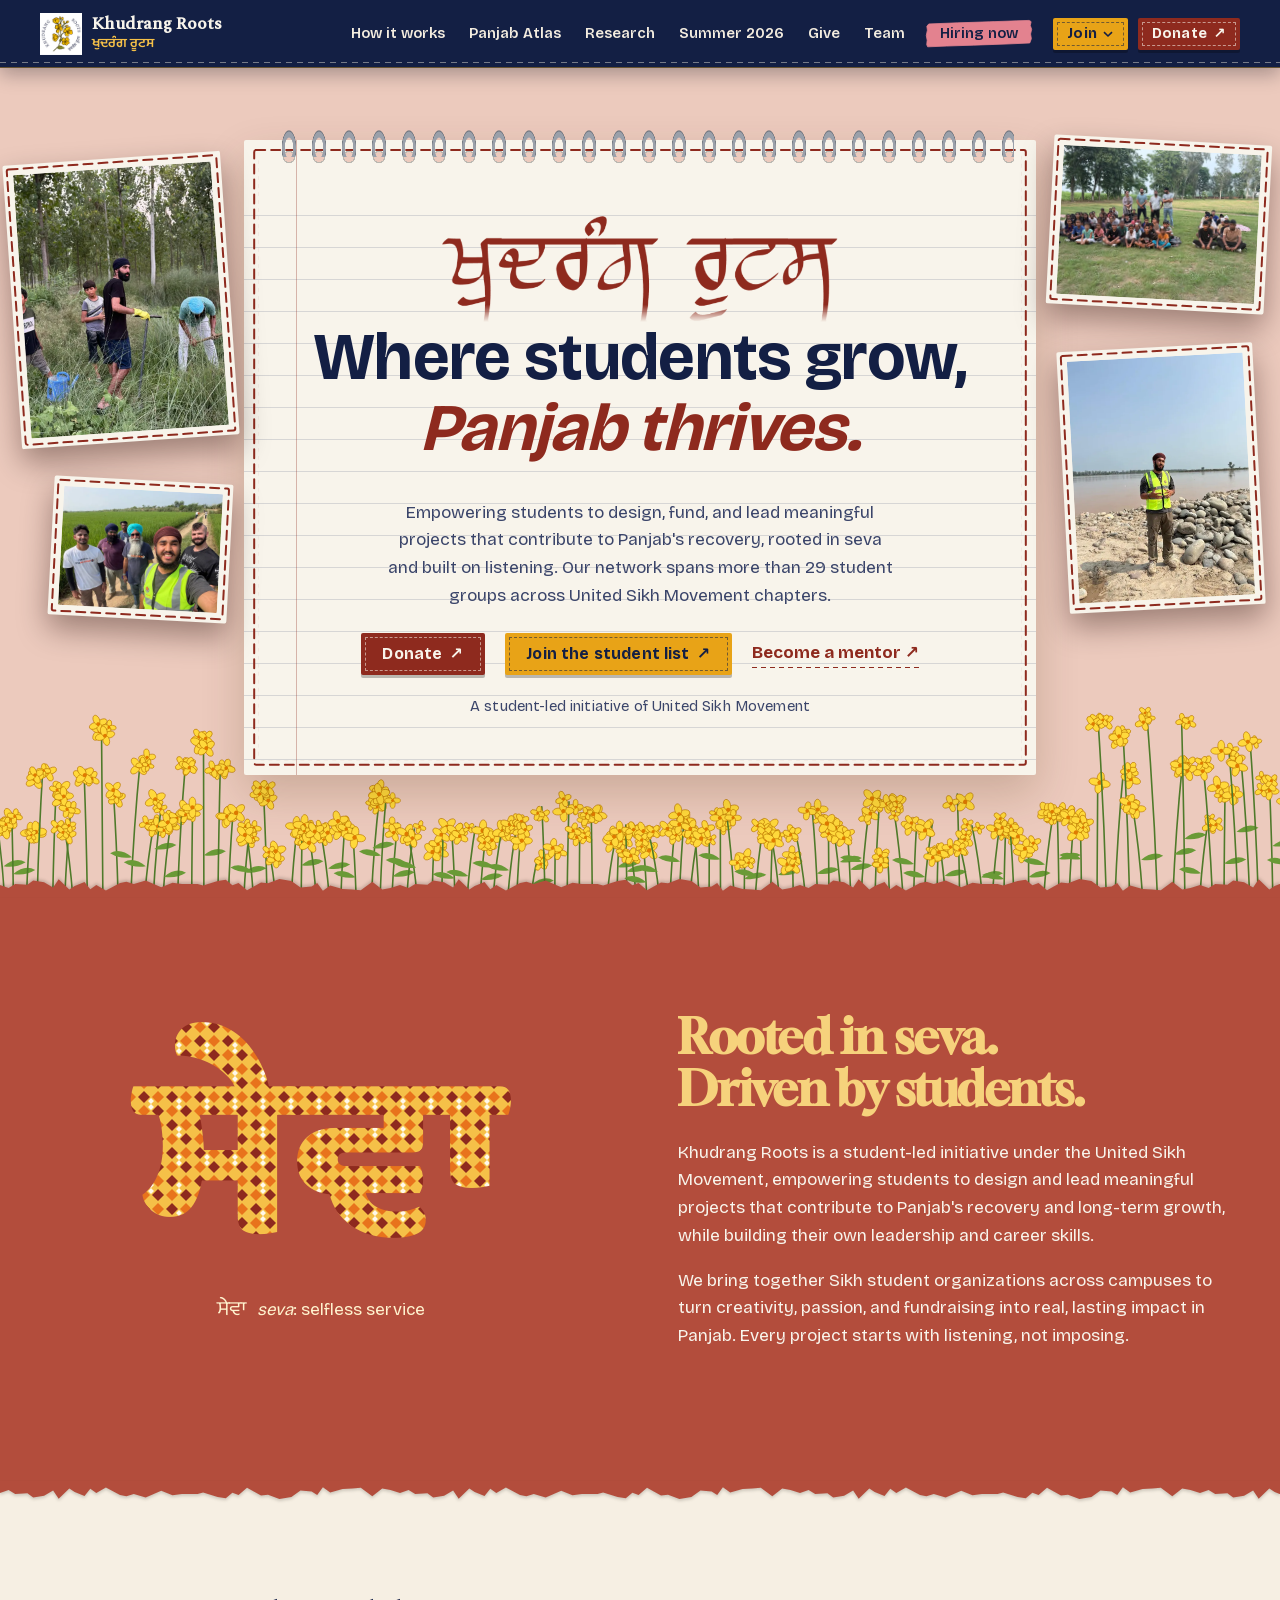
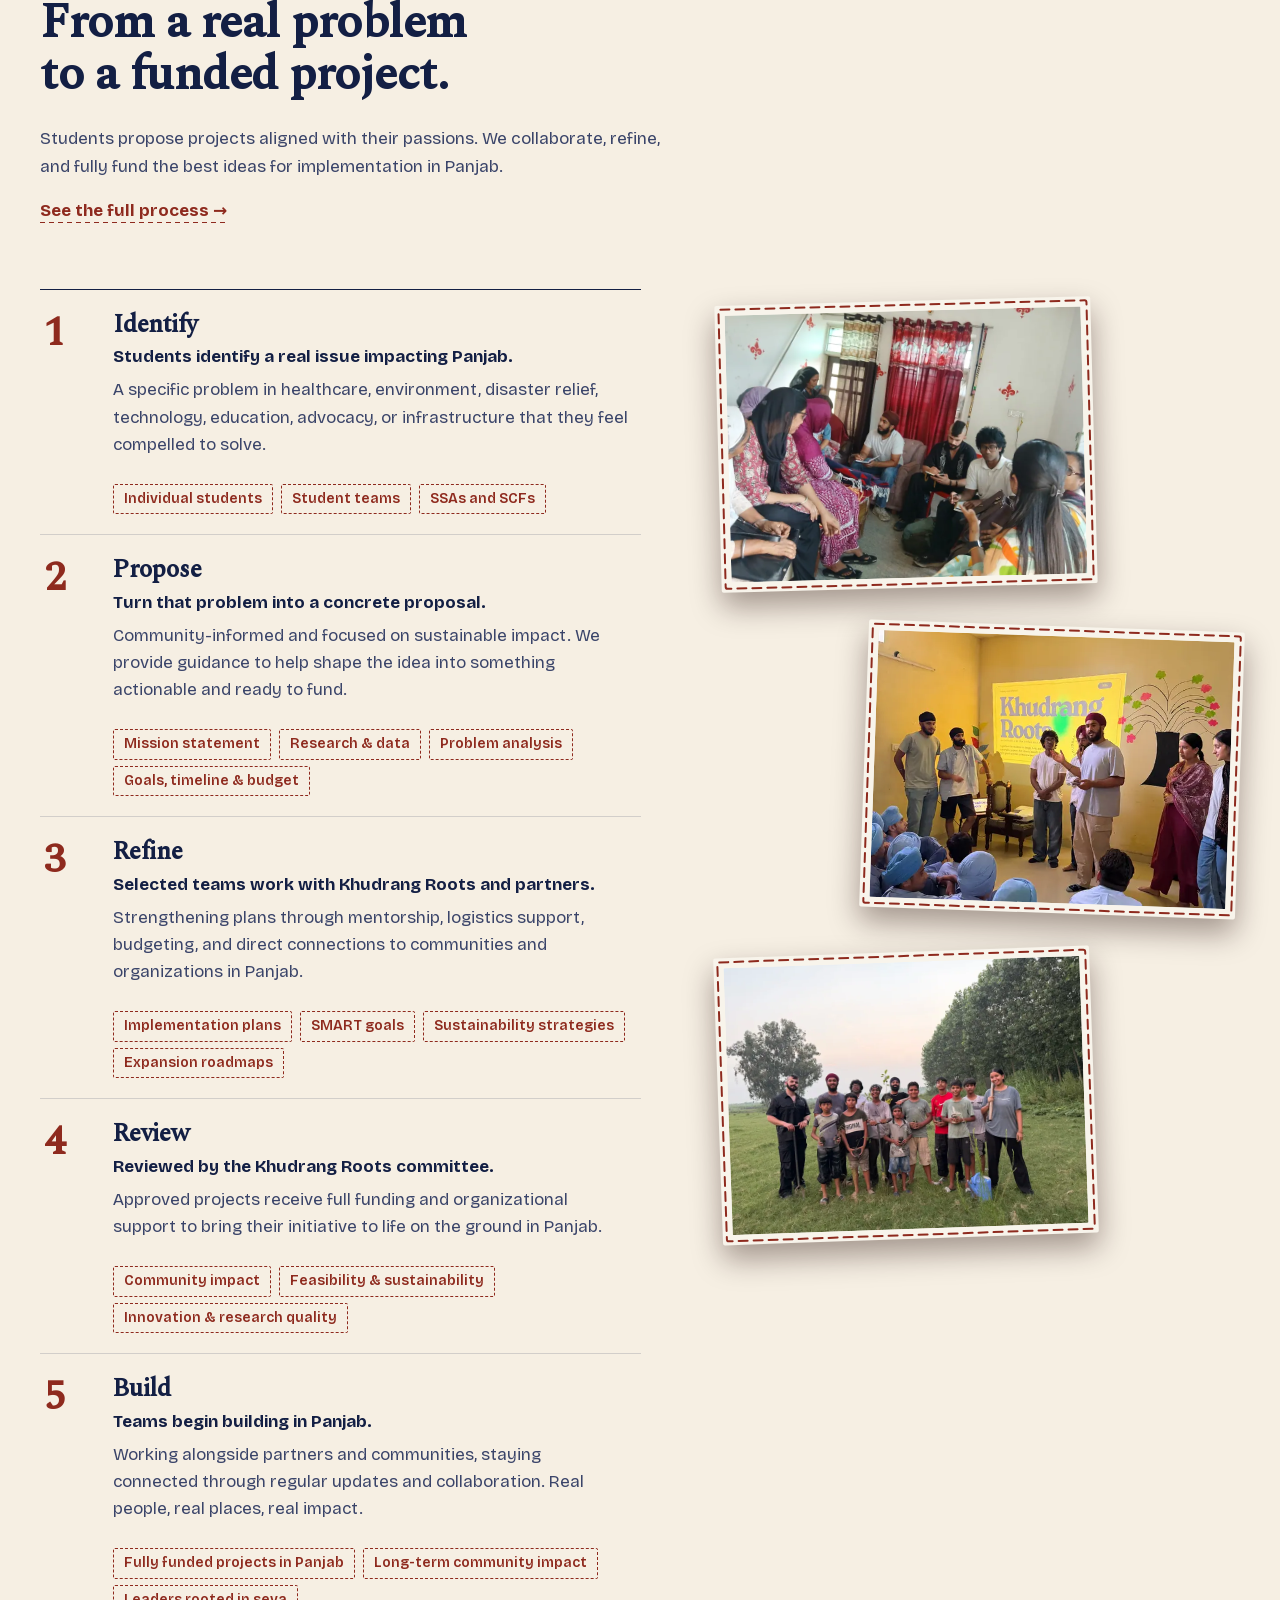
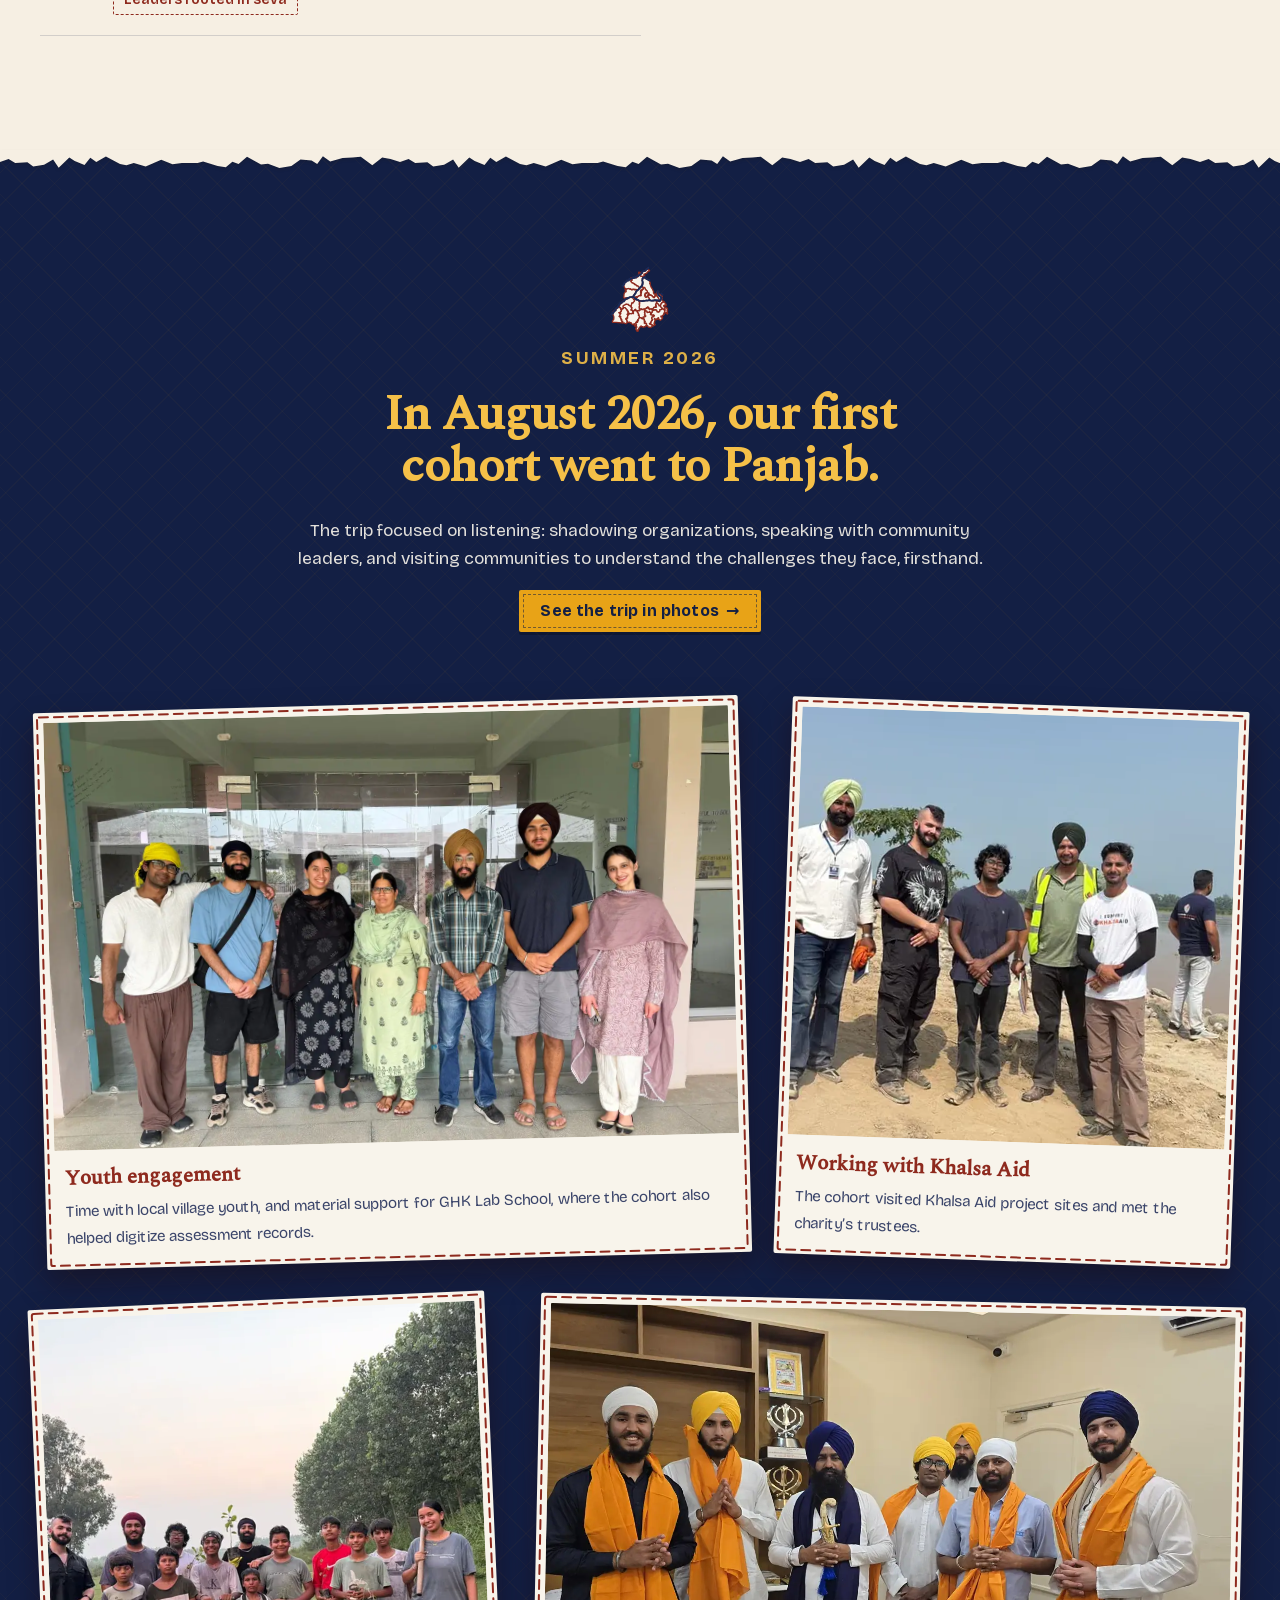
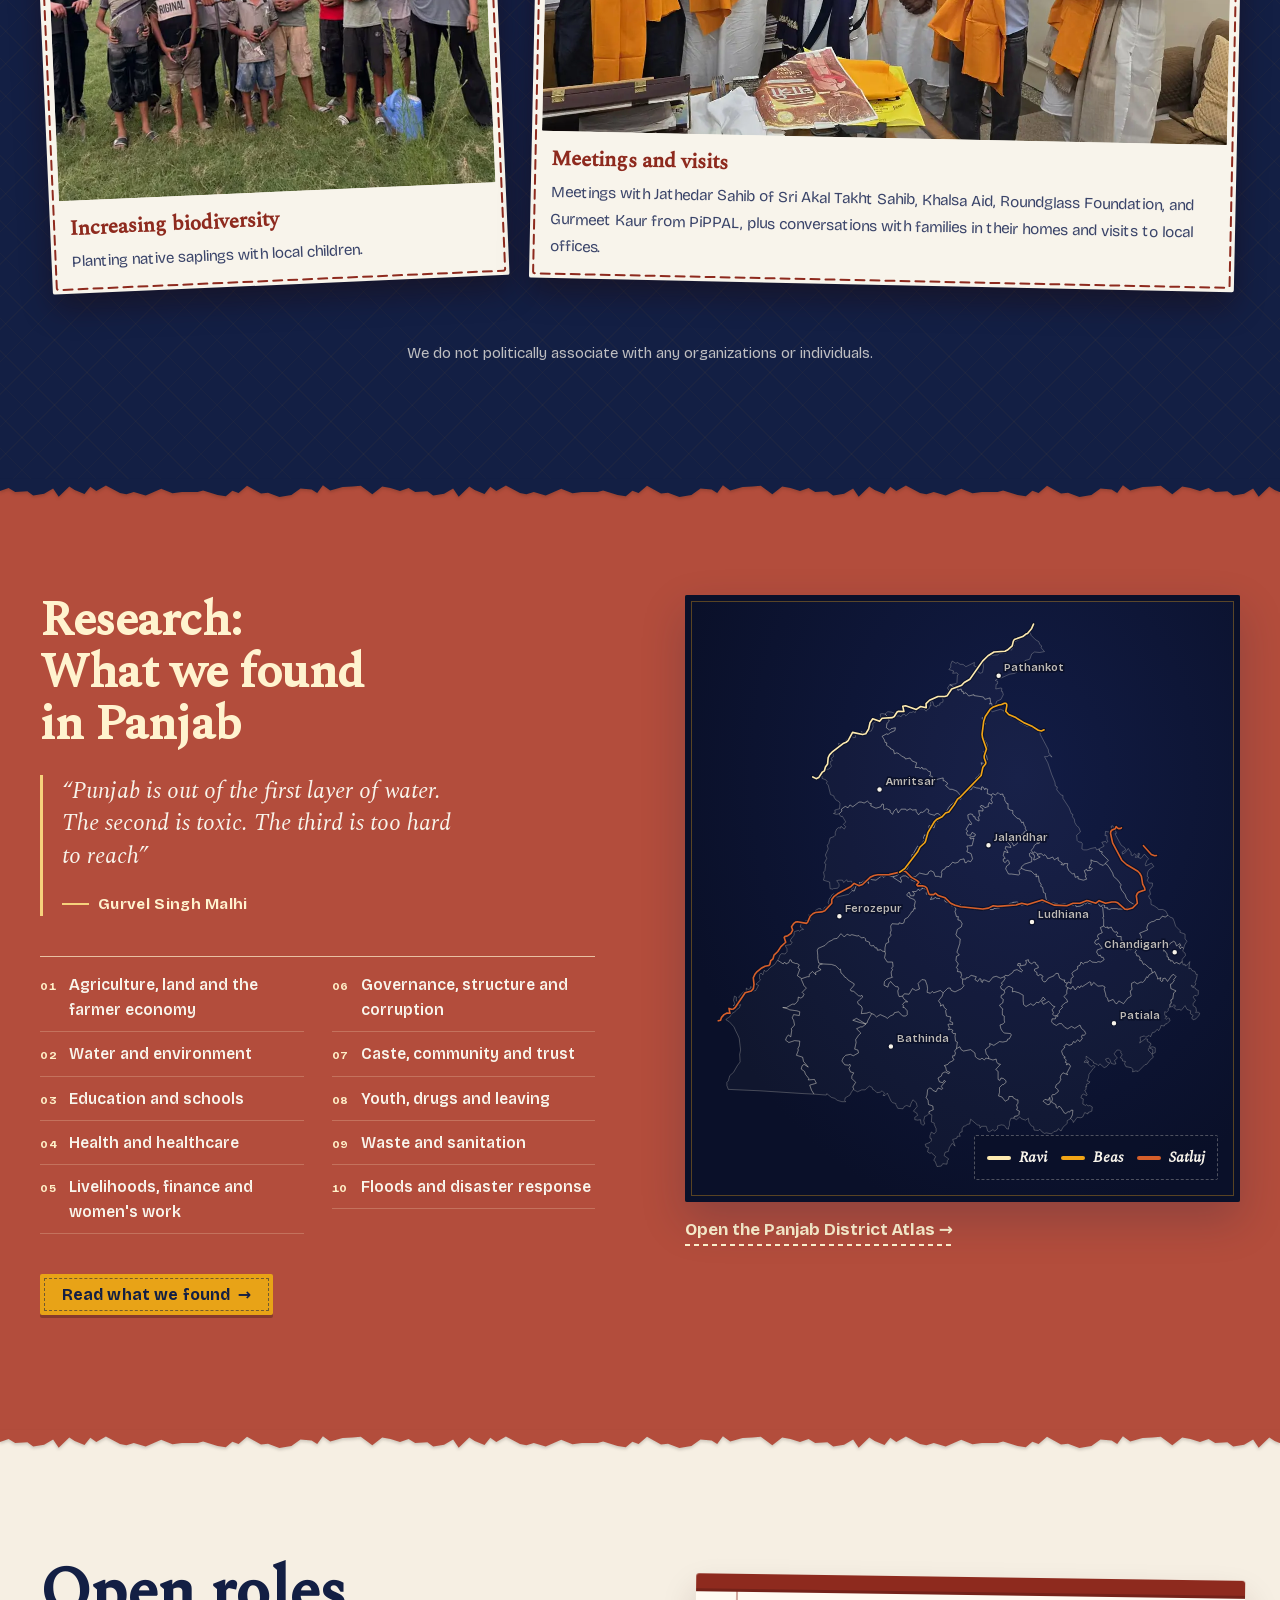
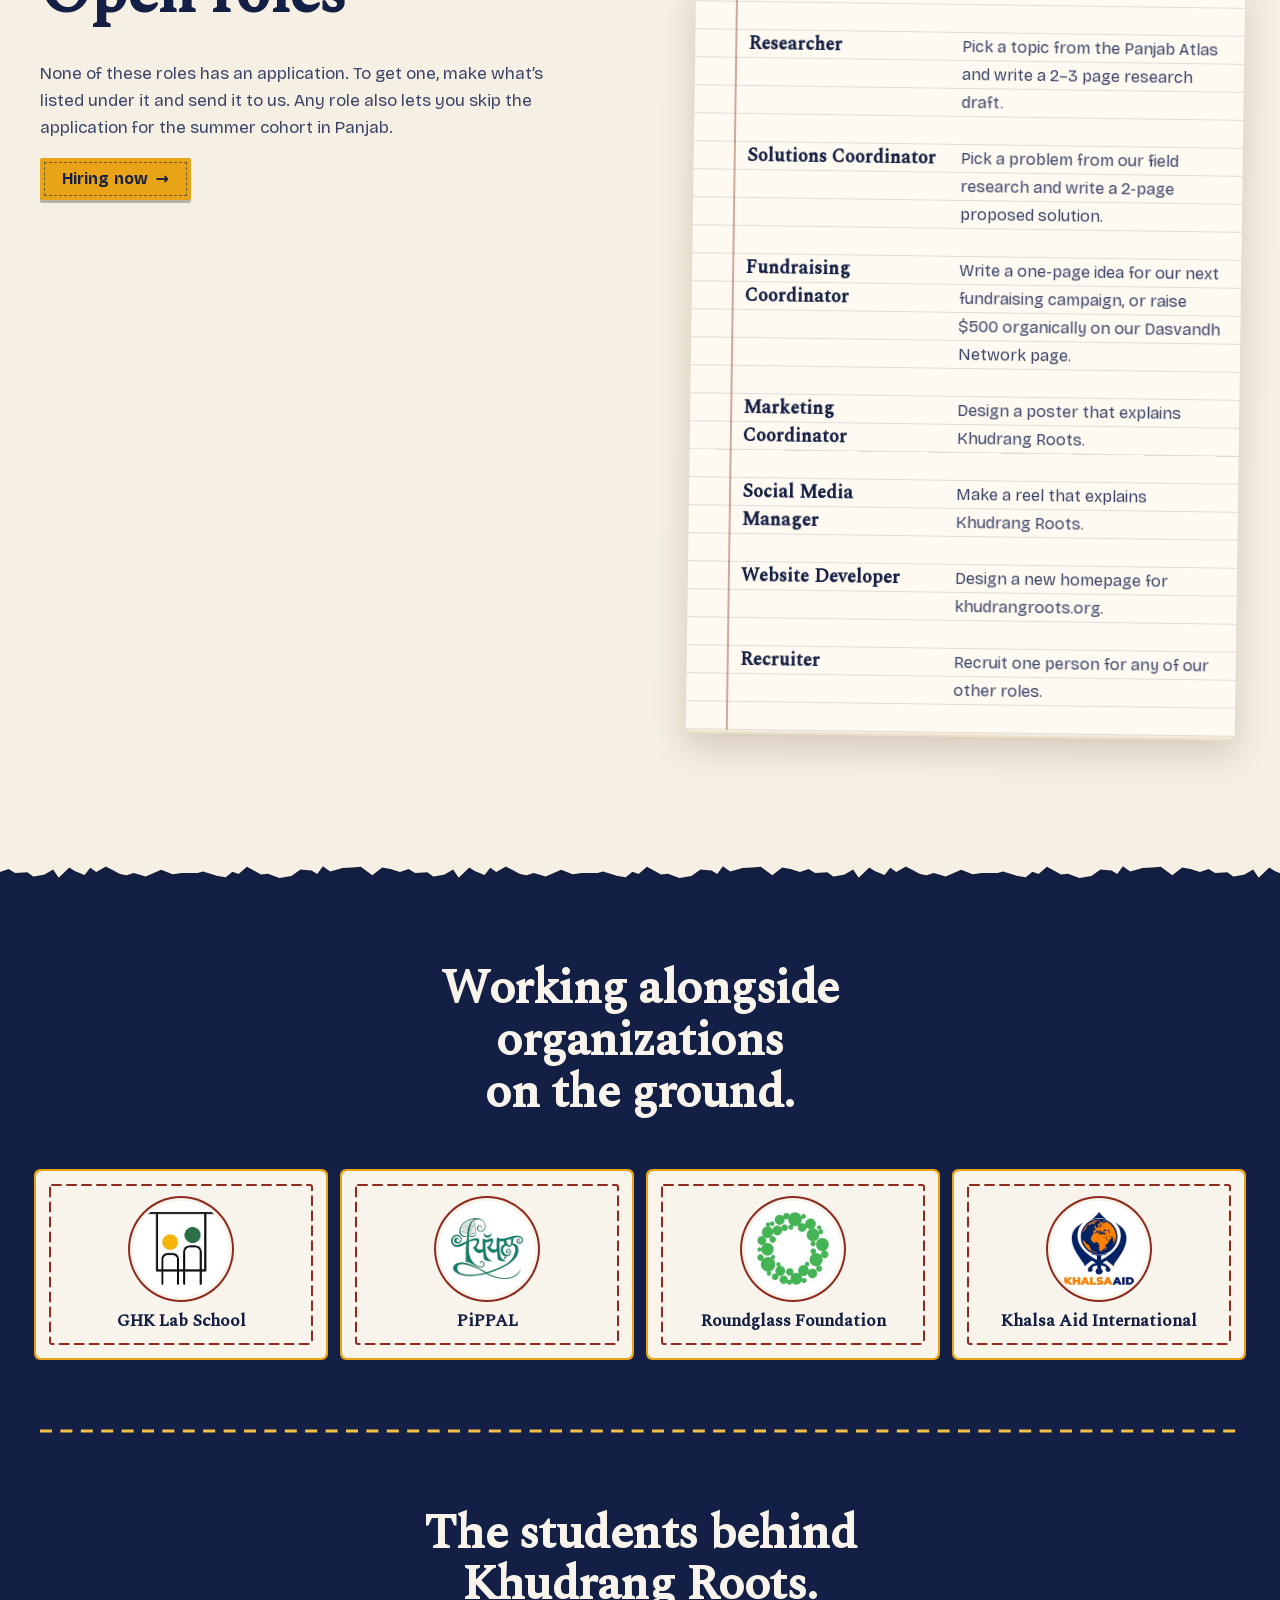
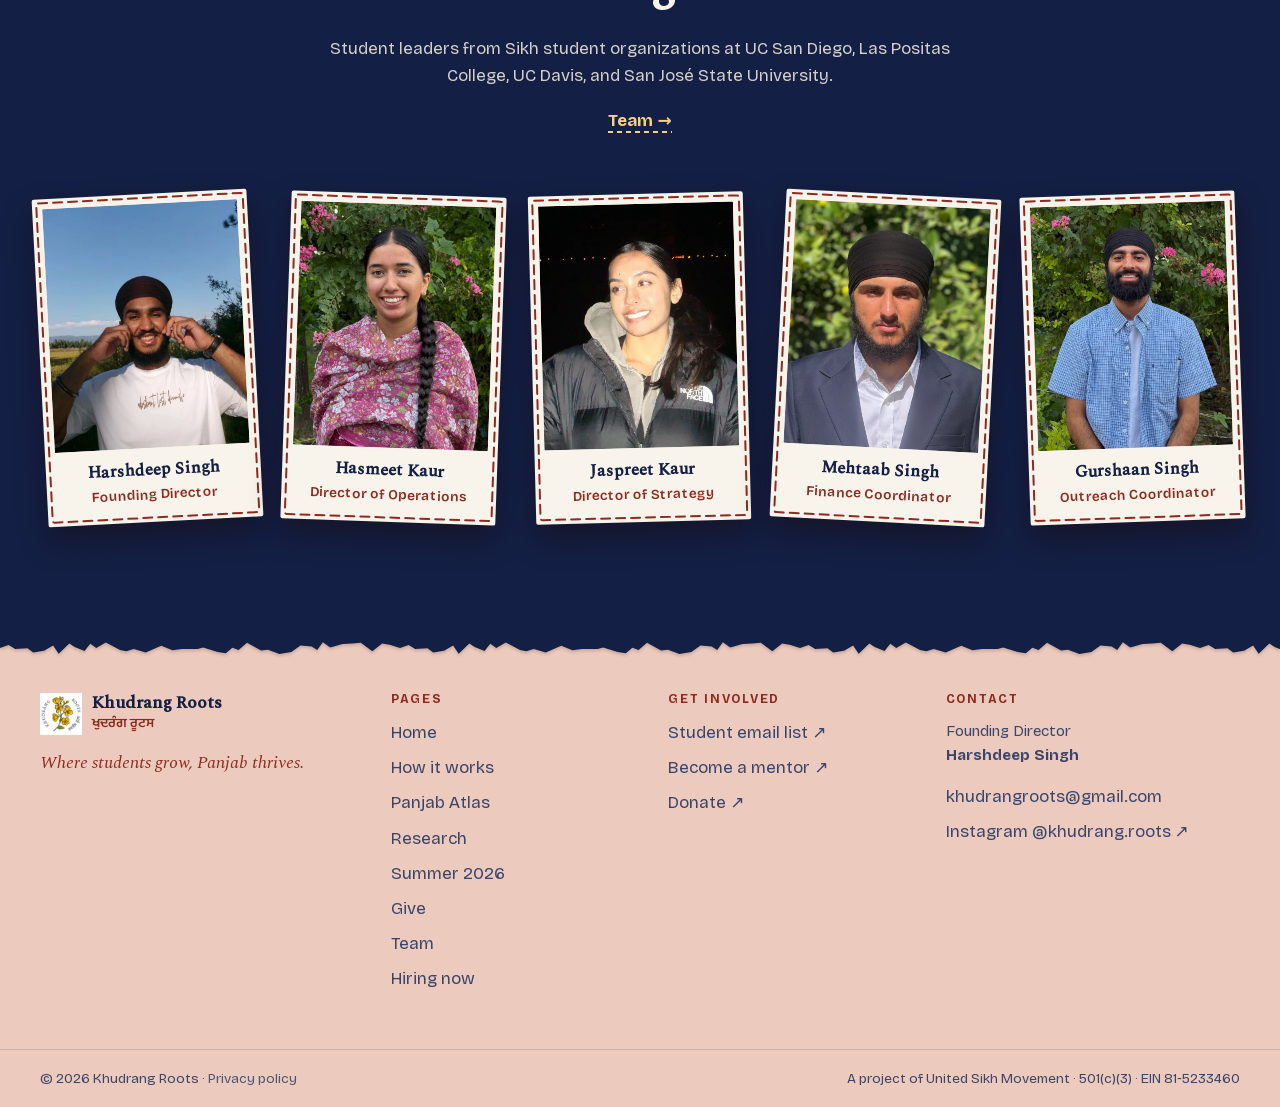
==== commit a42aa1a7: "Serve the homepage at the site root The page now lives at index.html, so GitHub Pages shows it at th" ====
--- a/design/directions/final/index.html
+++ b/design/directions/final/index.html
@@ -17,8 +17,8 @@
   <link rel="preconnect" href="https://fonts.gstatic.com" crossorigin>
   <link rel="stylesheet" href="https://fonts.googleapis.com/css2?family=Baloo+Paaji+2:wght@600;800&display=swap">
   <link rel="stylesheet" href="https://fonts.googleapis.com/css2?family=Gloock&display=swap">
-  <link rel="stylesheet" href="../r5-shared/base.css?v=1795242515">
-  <link rel="stylesheet" href="styles.css?v=1795242515">
+  <link rel="stylesheet" href="../r5-shared/base.css?v=1795243095">
+  <link rel="stylesheet" href="styles.css?v=1795243095">
 </head>
 <body>
   <!-- GENERATED by r5-shared/build.py (FINAL): edit final/top.html, final/styles.css or r5-shared/partials/, then rebuild. -->
@@ -323,7 +323,7 @@
     <div class="ftr__legal"><div class="shell"><span>© 2026 Khudrang Roots · <a href="https://khudrangroots.org/privacy">Privacy policy</a></span><span>A project of United Sikh Movement · 501(c)(3) · EIN 81‑5233460</span></div></div>
   </footer>
 
-  <script src="../r5-shared/base.js?v=1795242515"></script>
-  <script src="main.js?v=1795242515"></script>
+  <script src="../r5-shared/base.js?v=1795243095"></script>
+  <script src="main.js?v=1795243095"></script>
 </body>
 </html>
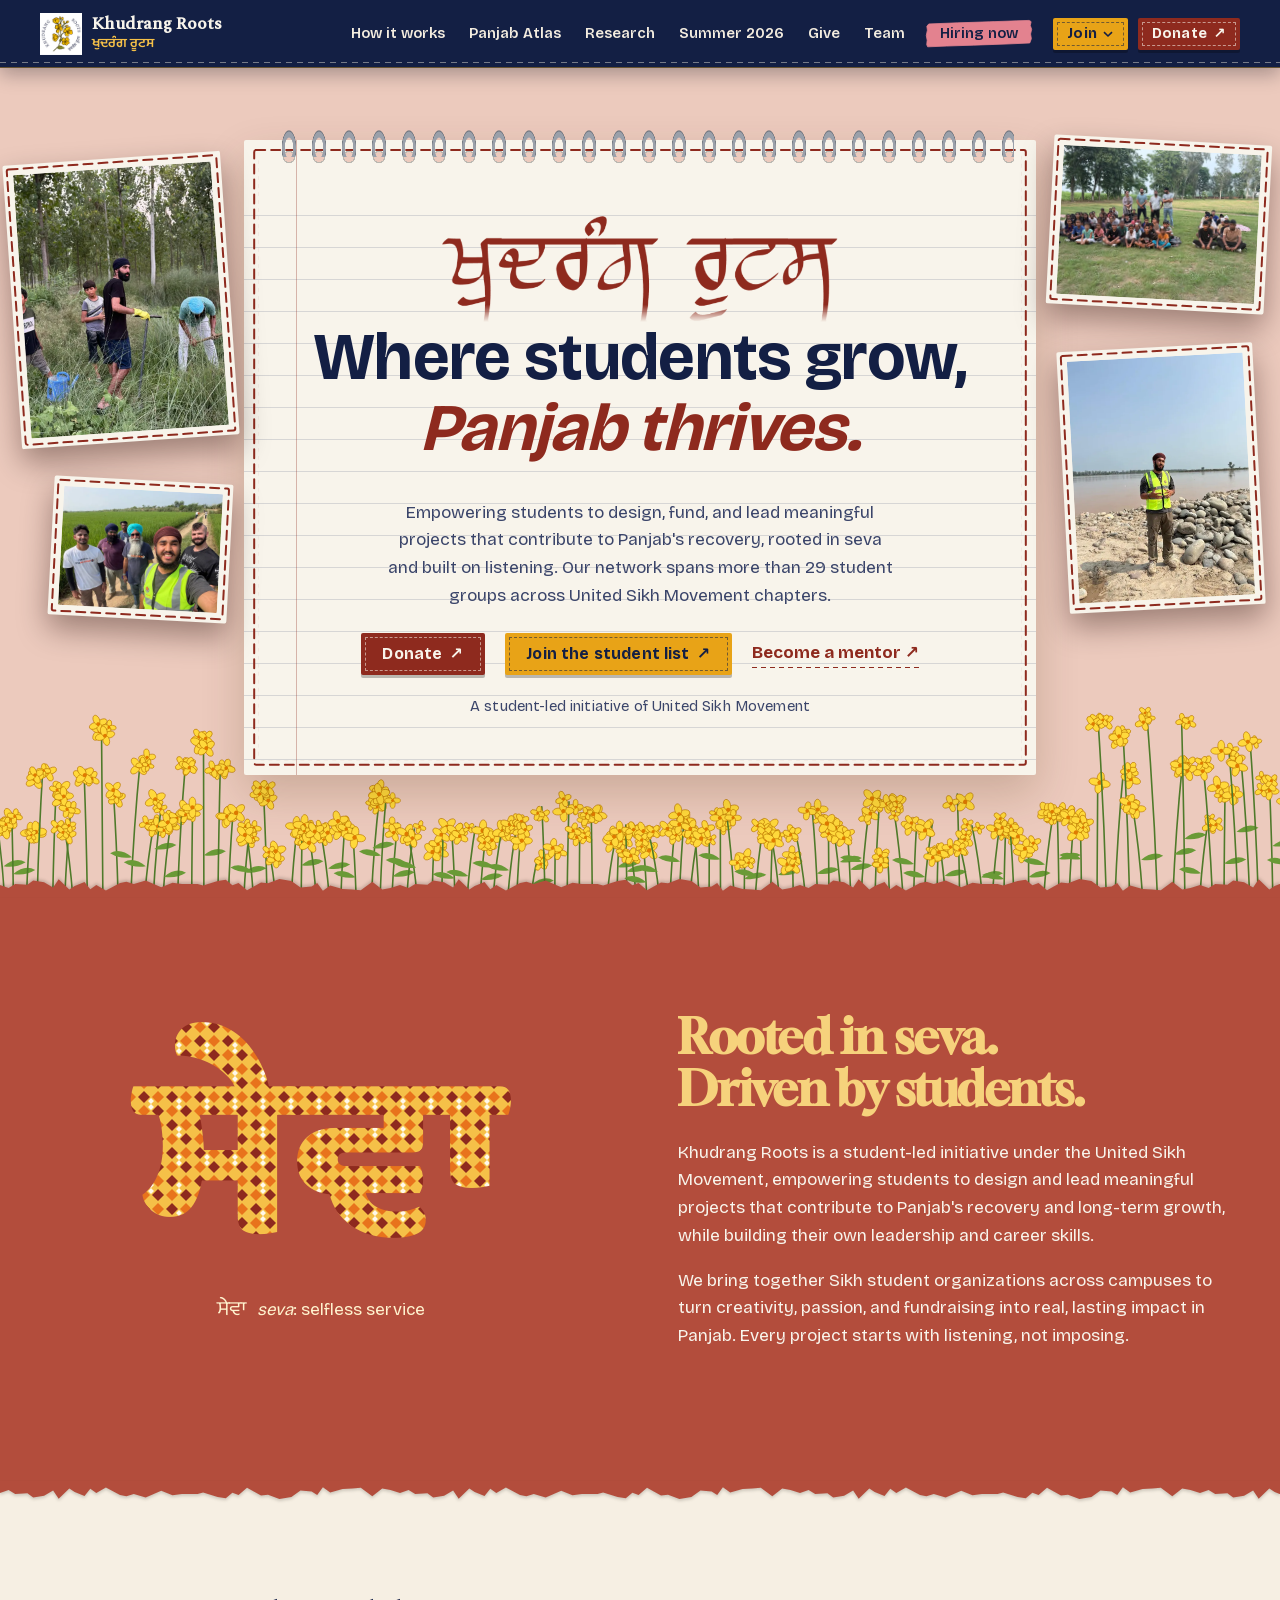
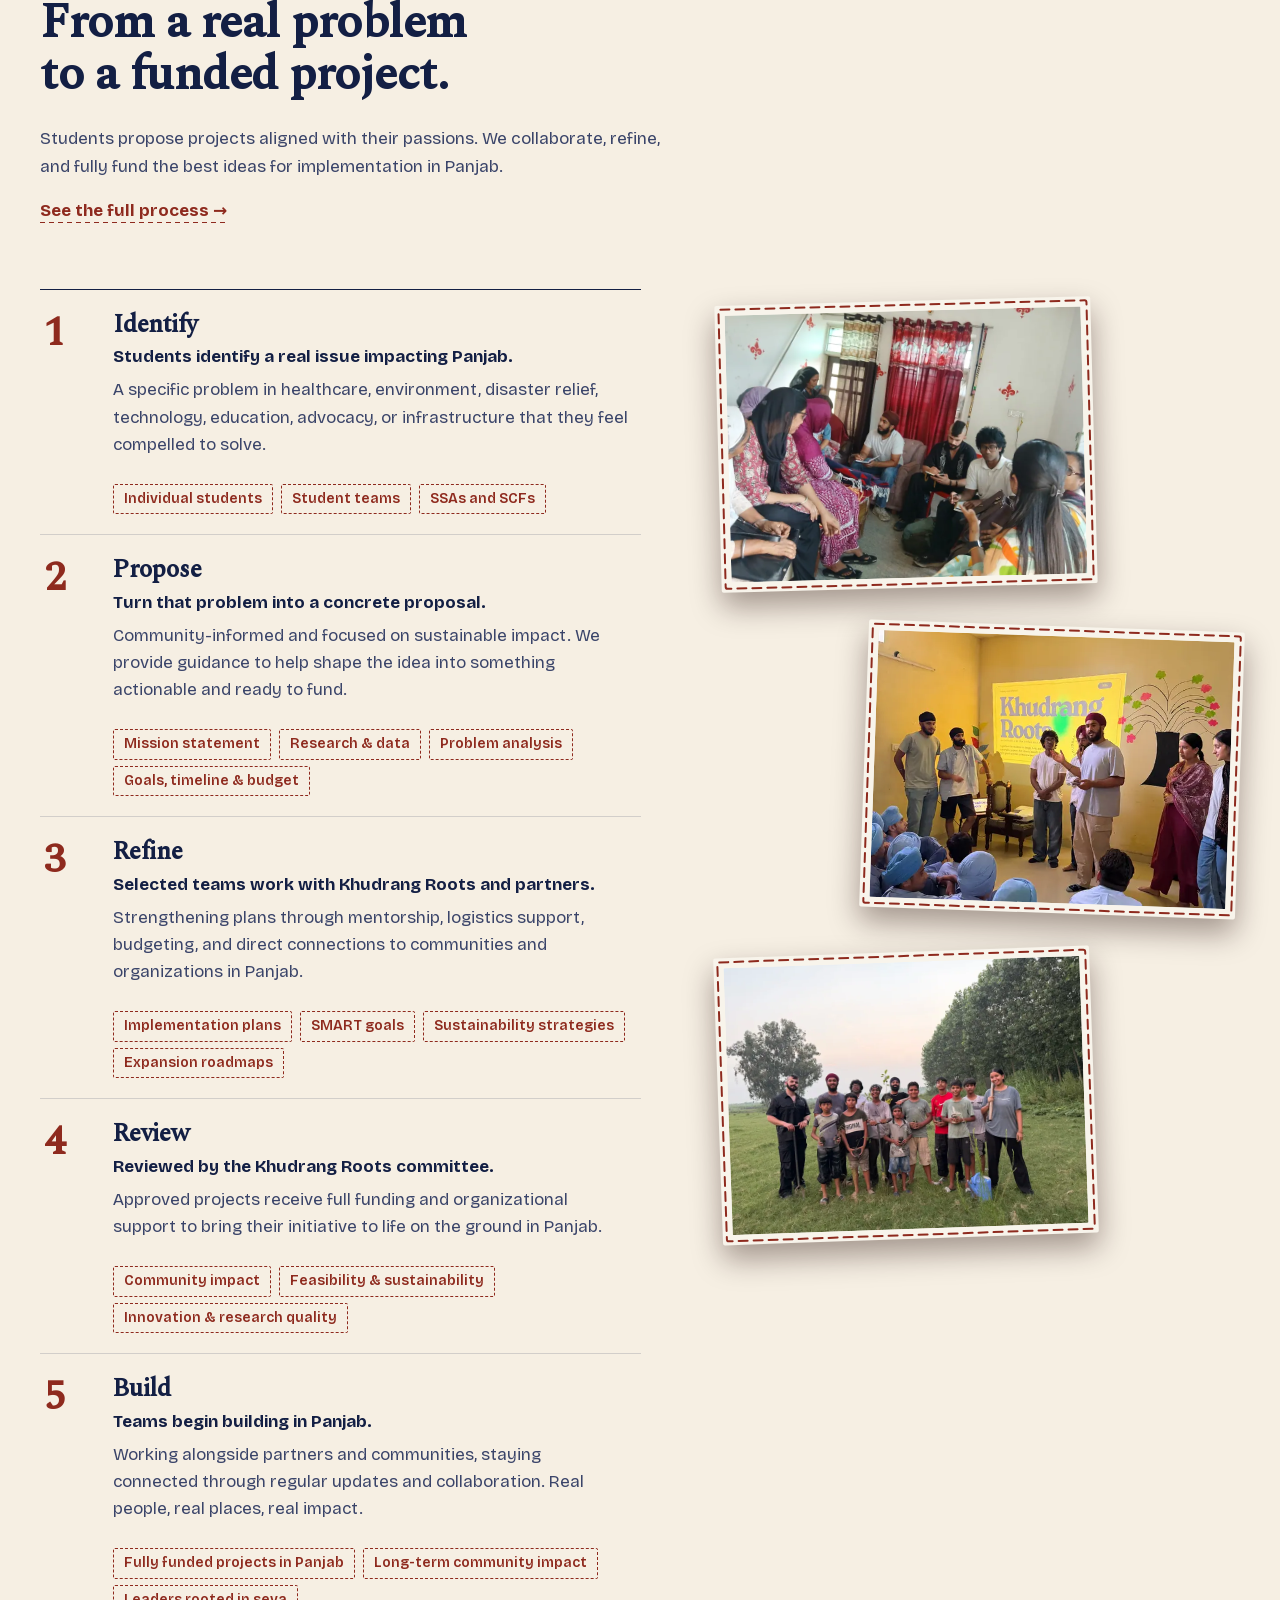
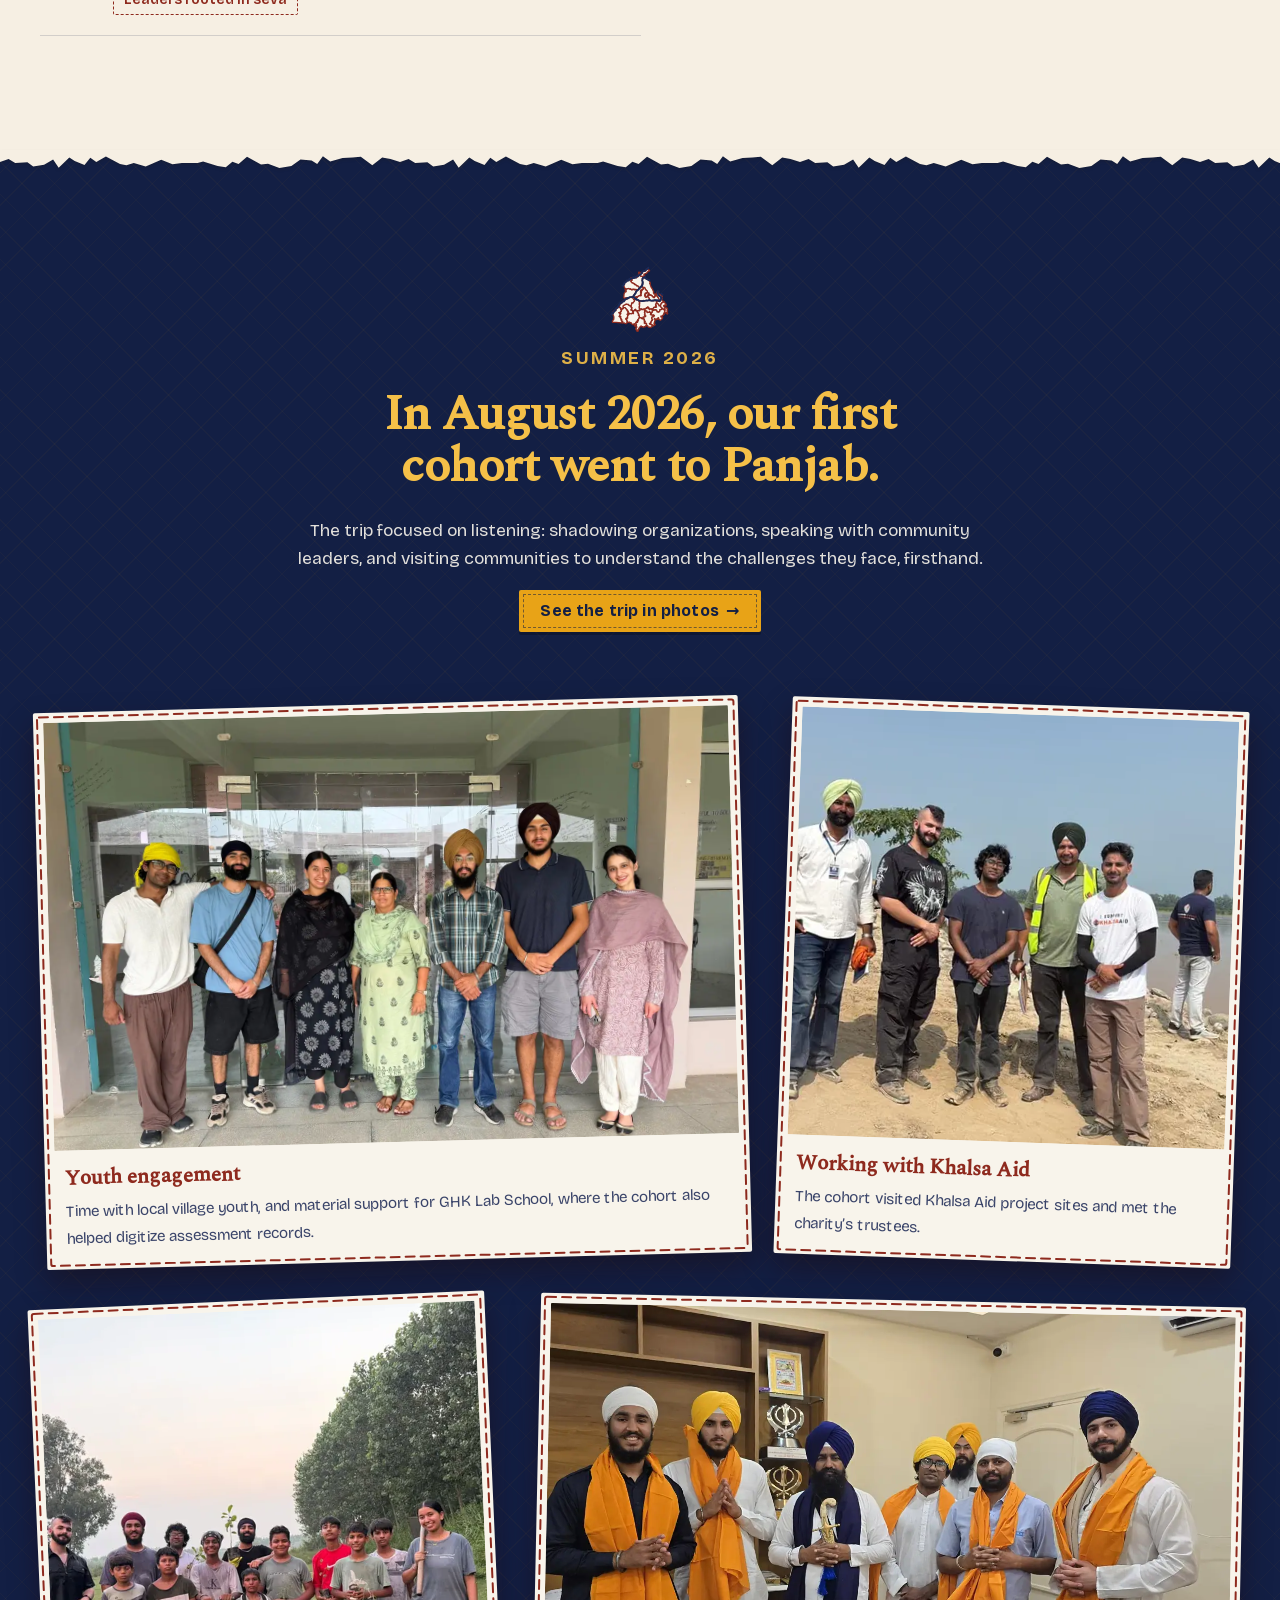
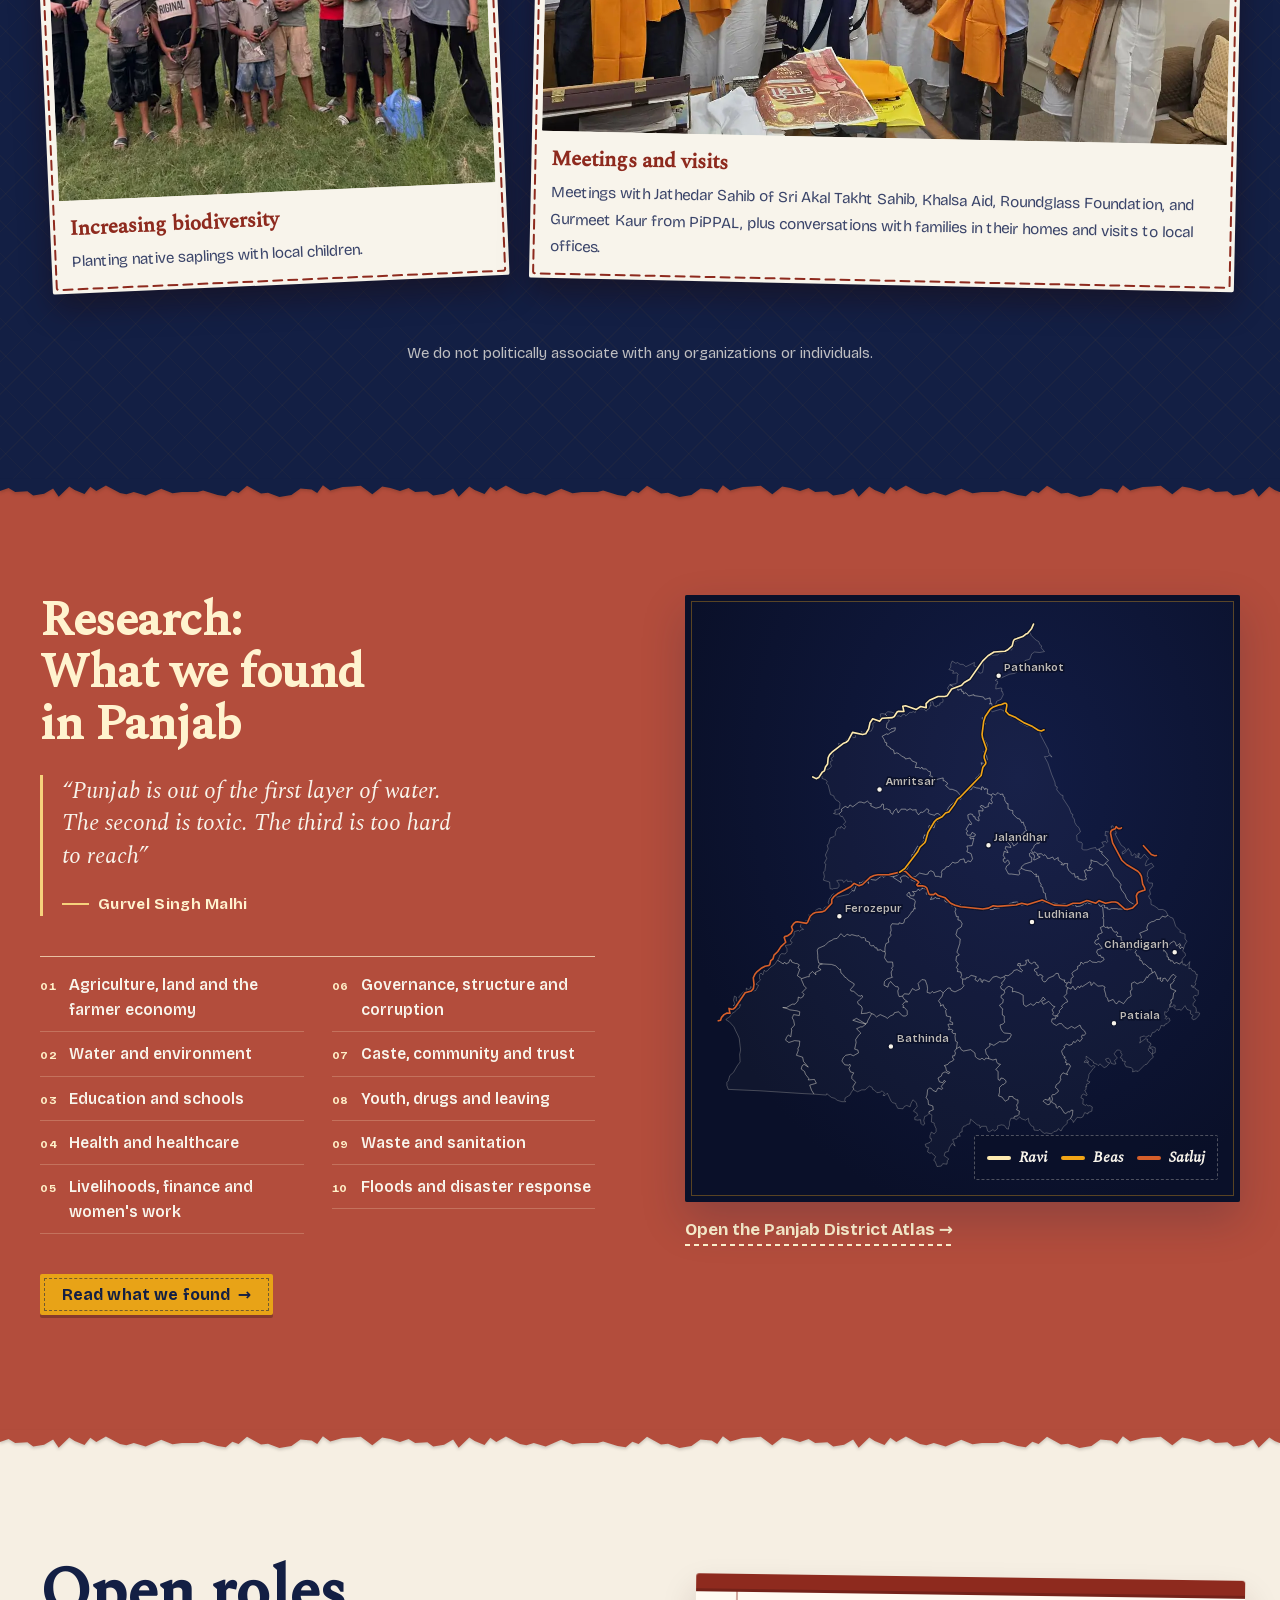
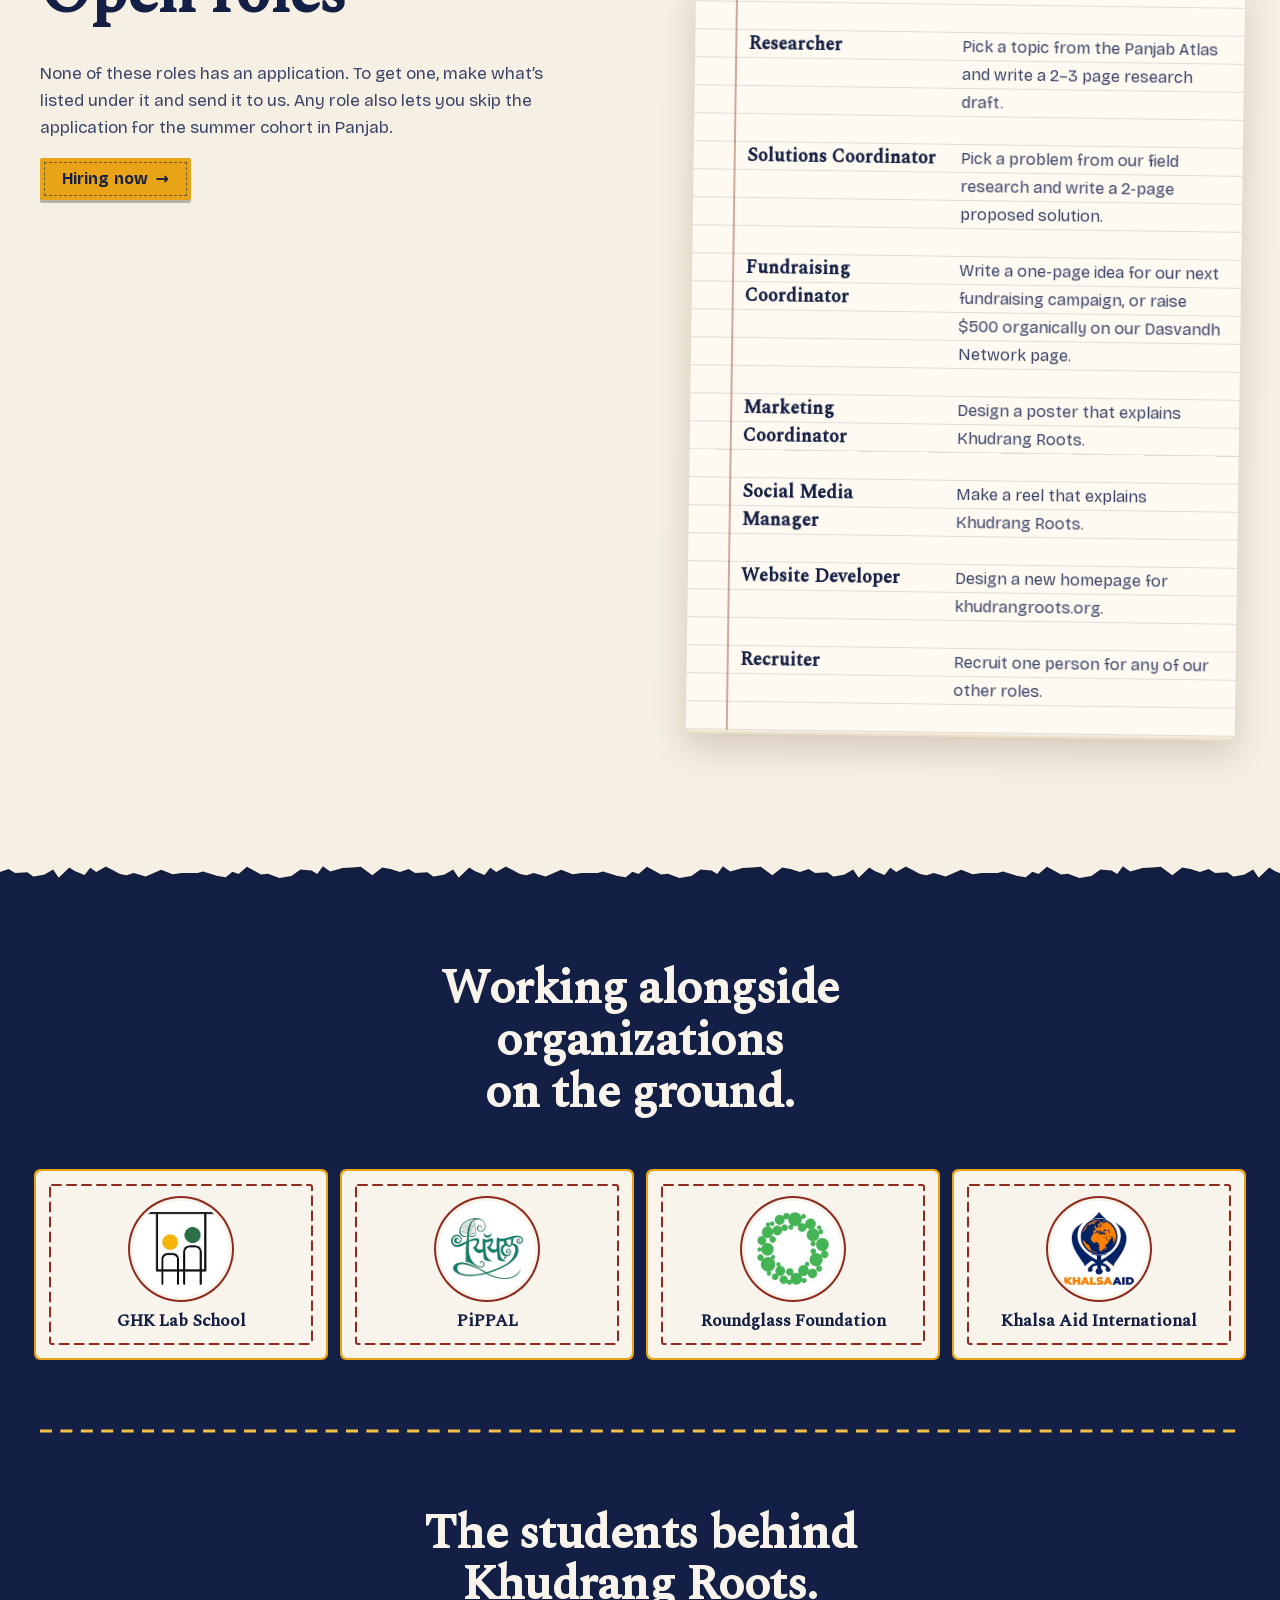
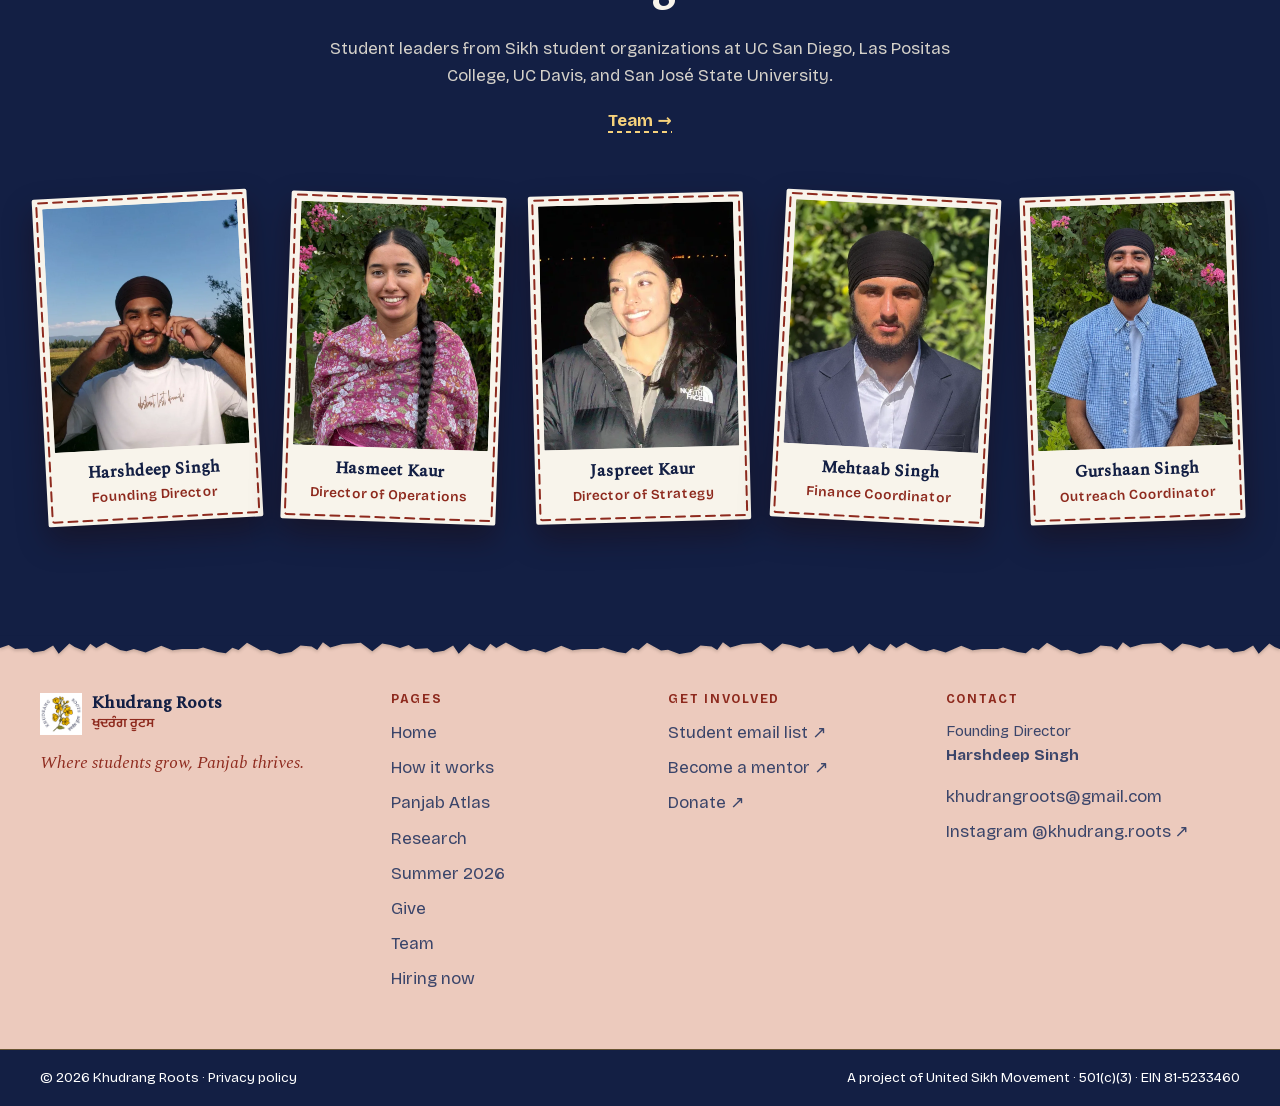
==== commit 900c00d8: "Footer bottom bar in navbar navy with white text Co-Authored-By: Claude Opus 5.5 <noreply@anthropic." ====
--- a/design/directions/final/index.html
+++ b/design/directions/final/index.html
@@ -17,8 +17,8 @@
   <link rel="preconnect" href="https://fonts.gstatic.com" crossorigin>
   <link rel="stylesheet" href="https://fonts.googleapis.com/css2?family=Baloo+Paaji+2:wght@600;800&display=swap">
   <link rel="stylesheet" href="https://fonts.googleapis.com/css2?family=Gloock&display=swap">
-  <link rel="stylesheet" href="../r5-shared/base.css?v=1795243095">
-  <link rel="stylesheet" href="styles.css?v=1795243095">
+  <link rel="stylesheet" href="../r5-shared/base.css?v=1795243219">
+  <link rel="stylesheet" href="styles.css?v=1795243219">
 </head>
 <body>
   <!-- GENERATED by r5-shared/build.py (FINAL): edit final/top.html, final/styles.css or r5-shared/partials/, then rebuild. -->
@@ -323,7 +323,7 @@
     <div class="ftr__legal"><div class="shell"><span>© 2026 Khudrang Roots · <a href="https://khudrangroots.org/privacy">Privacy policy</a></span><span>A project of United Sikh Movement · 501(c)(3) · EIN 81‑5233460</span></div></div>
   </footer>
 
-  <script src="../r5-shared/base.js?v=1795243095"></script>
-  <script src="main.js?v=1795243095"></script>
+  <script src="../r5-shared/base.js?v=1795243219"></script>
+  <script src="main.js?v=1795243219"></script>
 </body>
 </html>
--- a/design/directions/final/styles.css
+++ b/design/directions/final/styles.css
@@ -300,3 +300,8 @@
 /* Mobile menu: "Hiring now" gets the same rose marker as in the navbar */
 .sheet a[href$="/roles"] { justify-self: start; margin: 10px 0 4px; padding: 7px 16px; border-bottom: 0; color: var(--indigo-deep); background: url("data:image/svg+xml,%3Csvg xmlns='http://www.w3.org/2000/svg' viewBox='0 0 200 44' preserveAspectRatio='none'%3E%3Cpath d='M7 9 L60 7.6 L120 6.2 L170 5 L193 4.4 L196.5 6 L195 11 L197.5 16 L195.5 22 L197 28 L194 33.6 L150 35 L90 36.4 L40 37.6 L5 38.6 L3.2 36 L4 30 L2.4 24 L4.4 17 L3.4 12 Z' fill='%23e3828f' stroke='%23e3828f' stroke-width='1.2' stroke-linejoin='round'/%3E%3C/svg%3E") center / 100% 100% no-repeat; }
 .sheet a[href$="/roles"]:hover, .sheet a[href$="/roles"]:focus-visible { color: var(--indigo-deep); filter: brightness(1.06); }
+
+/* Footer bottom bar in the navbar's navy with white text, so the page is bookended top and bottom. */
+.ftr[data-tone] .ftr__legal { background: var(--indigo-deep); color: #fff; opacity: 1; border-top: 0; box-shadow: inset 0 1px 0 rgba(232,163,23,.4); }
+.ftr[data-tone] .ftr__legal a { color: #fff; opacity: 1; }
+.ftr[data-tone] .ftr__legal a:hover, .ftr[data-tone] .ftr__legal a:focus-visible { color: var(--silk-lit); }
